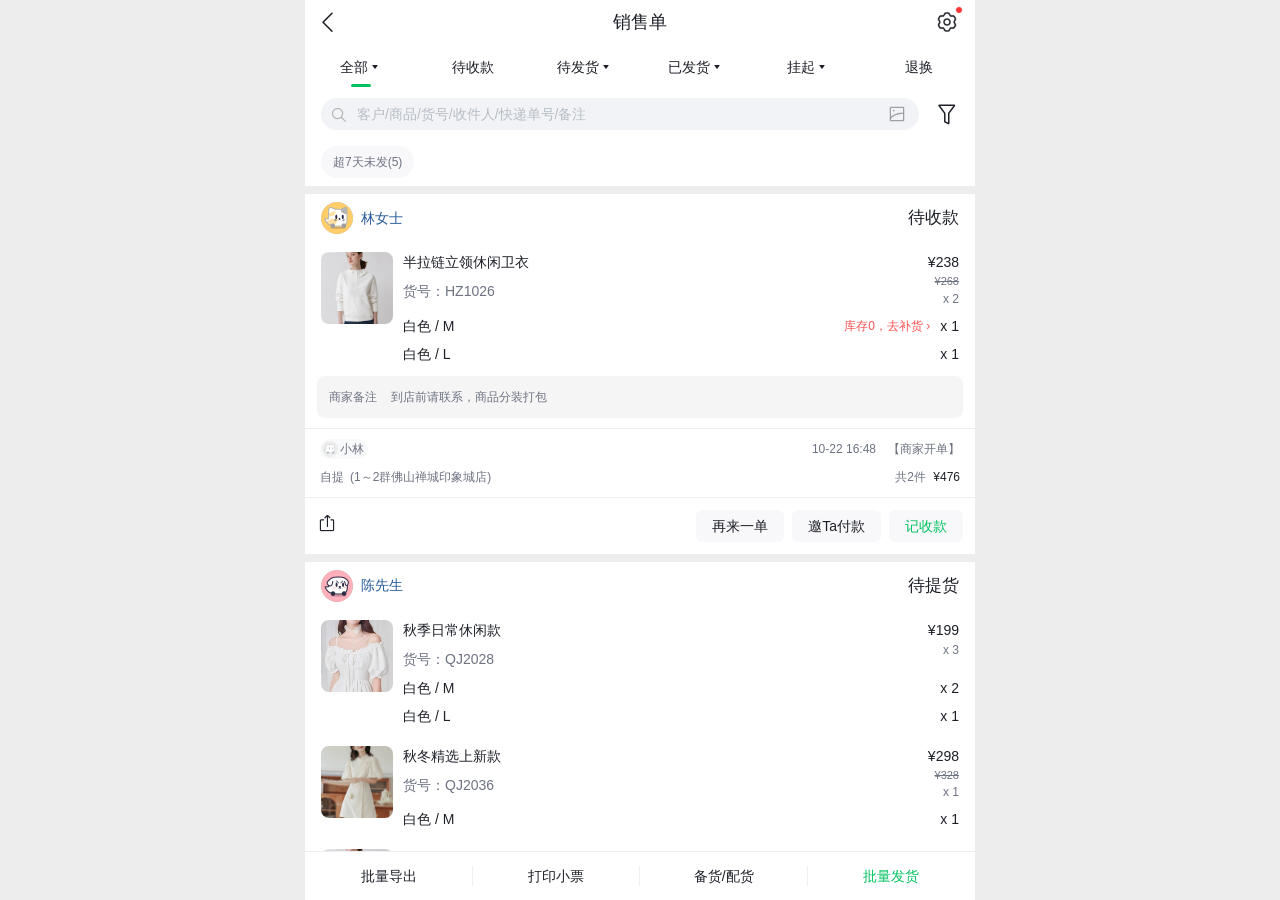
==== pages/sales-order-list-a.html @ 06dffb43 "Publish sales order list interactive preview v1.0.0" ====
<!doctype html>
<html lang="zh-CN">
<head>
  <meta charset="utf-8">
  <meta name="viewport" content="width=device-width, initial-scale=1, viewport-fit=cover">
  <title>销售单列表 · A方案</title>
  <link rel="icon" href="data:,">
  <!-- 基线：wsxc_order/preprod@a3f8a92。正式路由 src/routes/sales_order_list。 -->
  <link rel="stylesheet" href="../assets/design-system/colors_and_type.css">
  <link rel="stylesheet" href="../assets/font/weui.css">
  <link rel="stylesheet" href="../assets/font/tdui.css">
  <link rel="stylesheet" href="../assets/font/wego-iconfont.css">
  <link rel="stylesheet" href="../source/scene.css?rev=pickup-actions-20261023">
</head>
<body data-pickup-variant="a">
  <div class="layout-page" data-component="layout-page" id="list-page" data-prototype="本地样例订单，不连接真实服务">
    <header class="layout-page__top" id="toolbar">
      <div class="source-navbar" data-source-component="HeaderNavBar"><button data-action="root-back" aria-label="返回"><i class="wego-iconfont-s icon-fanhui" aria-hidden="true"></i></button><h1>销售单</h1><button data-action="settings" aria-label="销售单设置"><img src="../assets/image/order_setting_dot.png" alt=""></button></div>
      <nav class="source-tabs" role="tablist" aria-label="销售单状态" data-source-component="SwiperNav" id="tabs"></nav>
      <div class="search-toolbar">
        <div class="weui_search_bar weui_search_focusing f-vc" data-source-component="SearchFilter">
          <form class="weui_search_outer" id="search-form" action="">
            <div class="weui_search_inner f-flex f-vc">
              <button type="submit" class="search-icon" aria-label="搜索"><i class="weui_icon_search" aria-hidden="true"></i></button>
              <span id="search-type-label" hidden></span><input id="search-input" class="weui_search_input f-flex-1" type="search" maxlength="60" placeholder="客户/商品/货号/收件人/快递单号/备注" aria-label="搜索销售单" autocomplete="off">
              <button type="button" id="image-search" data-action="image-search" aria-label="以图搜图"><img src="../assets/image/icon-search.png" alt=""></button>
              <button type="button" id="clear-search" data-action="clear-search" aria-label="清除搜索" hidden><i class="weui_icon_clear" aria-hidden="true"></i></button>
            </div>
          </form>
        </div>
        <button type="button" class="source-filter" id="open-filter" data-action="open-filter" aria-label="筛选"><i class="wego-iconfont-s icon-shaixuan" aria-hidden="true"></i></button>
      </div>
      <div id="quick-filters" class="quick-filter-bar" data-prototype="快捷标签及数量为本地模拟接口返回"></div>
    </header>
    <main class="layout-page__body">
      <div id="list-scroll" class="layout-scroll" tabindex="-1">
        <div id="filter-summary" class="weui_cells_title f12" hidden></div>
        <div id="orders" role="tabpanel" aria-label="销售单列表" aria-live="polite"></div>
        <div id="list-status"></div>
      </div>
    </main>
    <footer class="layout-page__bottom" id="batch-bar" data-source-component="FlexNavBar" hidden></footer>
  </div>
  <div id="filter-layer" class="filter-layer" data-state="closed" hidden>
    <button class="source-mask" data-action="cancel-filter" aria-label="取消筛选"></button>
    <aside class="filter-panel" role="dialog" aria-modal="true" aria-label="筛选" data-source-component="FilterFrame">
      <div class="filter-scroll">
        <div class="weui_cells_title">时间区间</div>
        <div class="weui_cells f14">
          <label class="weui_cell date-row"><span class="weui_cell_bd weui_cell_primary">起始时间</span><input type="date" id="start-date" aria-label="起始时间"></label>
          <label class="weui_cell date-row"><span class="weui_cell_bd weui_cell_primary">结束时间</span><input type="date" id="end-date" aria-label="结束时间"></label>
        </div>
        <div id="extra-filter-groups"></div>
        <div class="weui_cells_title">来源</div><div id="source-options" class="filter-tags"></div>
        <div class="weui_cells_title">客户</div><div id="customer-options" class="filter-tags"></div>
      </div>
      <div class="filter-actions"><button class="weui_btn weui_btn_default" data-action="reset-filter">重置</button><button class="weui_btn weui_btn_primary" data-action="apply-filter">确定</button></div>
    </aside>
  </div>
  <div id="secondary-scrim" class="secondary-scrim" hidden></div>
  <section id="secondary" class="secondary" role="region" aria-label="订单预览" data-state="closed" hidden></section>
  <div id="dialog-root" class="weui_dialog_confirm" hidden data-source-component="Confirm"></div>
  <div id="sheet-root" class="sheet-root" data-state="closed" hidden data-source-component="ActionSheet"></div>
  <div id="menu-root" class="menu-layer" hidden data-source-component="Menu"></div>
  <div id="search-types" class="search-type-layer" hidden data-source-component="SearchFilter.typeList"></div>
  <div id="toast" class="source-toast" role="status" hidden></div>
  <script src="../source/scene.js?rev=pickup-actions-20261023"></script>
</body>
</html>
---- assets/design-system/colors_and_type.css ----
/**
 * Wego design system tokens v2.
 * Source of truth for mobile, WeChat-ecosystem, ecommerce/tool UI.
 *
 * Architecture:
 * - PDF / Kuikly names are the public color and font token API.
 * - number tokens remain separate for WegoKeyboard N9 numeric typography.
 * - No legacy semantic color/font token layer is retained.
 */

/* WegoKeyboard N9 数字字体 */
@font-face {
  font-family: "WegoKeyboard N9";
  src: url('assets/fonts/WegoKeyboardN9-Regular.otf') format('opentype');
  font-weight: 400;
  font-style: normal;
  font-display: swap;
}
@font-face {
  font-family: "WegoKeyboard N9";
  src: url('assets/fonts/WegoKeyboardN9-Medium.otf') format('opentype');
  font-weight: 500;
  font-style: normal;
  font-display: swap;
}
@font-face {
  font-family: "WegoKeyboard N9";
  src: url('assets/fonts/WegoKeyboardN9-Bold.otf') format('opentype');
  font-weight: 600;
  font-style: normal;
  font-display: swap;
}

:root {








  /* PDF / Kuikly color tokens */
  --text_100: #1e2028;
  --text_80: #6e7382;
  --text_30: #b7bec5;
  --bg_line_08: rgba(32, 47, 100, 0.08);
  --bg_100: #ededed;
  --bg_white_100: #ffffff;
  --bg_white_40: rgba(255, 255, 255, 0.40);
  --bg_white_10: rgba(255, 255, 255, 0.10);
  --bg_gray_03: rgba(32, 47, 100, 0.03);
  --bg_gray_06: rgba(32, 47, 100, 0.06);
  --bg_gray_10: rgba(32, 47, 100, 0.10);
  --bg_gray_36: rgba(12, 33, 63, 0.36);
  --bg_gray_03_pack: #f8f9fa;
  --bg_gray_06_pack: #f2f3f6;
  --bg_gray_10_pack: #e9eaef;
  --bg_bar_80: rgba(246, 246, 246, 0.80);
  --bg_bar_100: #f6f6f6;
  --bg_toast_96: rgba(63, 67, 71, 0.96);
  --bg_modal_20: rgba(30, 32, 40, 0.20);
  --bg_modal_30: rgba(30, 32, 40, 0.30);
  --bg_modal_40: rgba(30, 32, 40, 0.40);
  --bg_modal_60: rgba(30, 32, 40, 0.60);
  --bg_modal_80: rgba(30, 32, 40, 0.80);
  --bg_shadow_04: rgba(30, 32, 40, 0.04);
  --bg_shadow_08: rgba(30, 32, 40, 0.08);
  --text_link_100: #285b9a;
  --green_1_100: #03c160;
  --green_1_80: rgba(3, 193, 96, 0.80);
  --green_1_60: rgba(3, 193, 96, 0.60);
  --green_1_20: rgba(3, 193, 96, 0.20);
  --green_1_10: rgba(3, 193, 96, 0.10);
  --yellow_1_100: #fa9d3b;
  --yellow_1_80: rgba(250, 157, 59, 0.80);
  --yellow_1_60: rgba(250, 157, 59, 0.60);
  --yellow_1_20: rgba(250, 157, 59, 0.20);
  --yellow_1_10: rgba(250, 157, 59, 0.10);
  --red_100: #fa5051;
  --red_80: rgba(250, 80, 81, 0.80);
  --red_60: rgba(250, 80, 81, 0.60);
  --red_20: rgba(250, 80, 81, 0.20);
  --red_10: rgba(250, 80, 81, 0.10);
  --orange_100: #ff6045;
  --orange_80: rgba(255, 96, 69, 0.80);
  --orange_60: rgba(255, 96, 69, 0.60);
  --orange_20: rgba(255, 96, 69, 0.20);
  --orange_10: rgba(255, 96, 69, 0.10);
  --yellow_2_100: #ffc300;
  --yellow_2_80: rgba(255, 195, 0, 0.80);
  --yellow_2_60: rgba(255, 195, 0, 0.60);
  --yellow_2_20: rgba(255, 195, 0, 0.20);
  --yellow_2_10: rgba(255, 195, 0, 0.10);
  --green_2_100: #00c777;
  --green_2_80: rgba(0, 199, 119, 0.80);
  --green_2_60: rgba(0, 199, 119, 0.60);
  --green_2_20: rgba(0, 199, 119, 0.20);
  --green_2_10: rgba(0, 199, 119, 0.10);
  --blue_100: #208bf1;
  --blue_80: rgba(32, 139, 241, 0.80);
  --blue_60: rgba(32, 139, 241, 0.60);
  --blue_20: rgba(32, 139, 241, 0.20);
  --blue_10: rgba(32, 139, 241, 0.10);
  --purple_100: #6367f0;
  --purple_80: rgba(99, 103, 240, 0.80);
  --purple_60: rgba(99, 103, 240, 0.60);
  --purple_20: rgba(99, 103, 240, 0.20);
  --purple_10: rgba(99, 103, 240, 0.10);
  --gold_100: #c79a56;
  --gold_80: rgba(199, 154, 86, 0.80);
  --gold_60: rgba(199, 154, 86, 0.60);
  --gold_20: rgba(199, 154, 86, 0.20);
  --gold_10: rgba(199, 154, 86, 0.10);
  --transparent: transparent;

  /* PDF / Kuikly font tokens */
  --Font22-font-family: -apple-system, BlinkMacSystemFont, "PingFang SC", "Helvetica Neue", Arial, sans-serif;
  --Font22-font-size: 22px;
  --Font22-normal-font-weight: 400;
  --Font22-medium-font-weight: 500;
  --Font22-line-height: 33px;
  --Font18-font-family: -apple-system, BlinkMacSystemFont, "PingFang SC", "Helvetica Neue", Arial, sans-serif;
  --Font18-font-size: 18px;
  --Font18-normal-font-weight: 400;
  --Font18-medium-font-weight: 500;
  --Font18-line-height: 27px;
  --Font16-font-family: -apple-system, BlinkMacSystemFont, "PingFang SC", "Helvetica Neue", Arial, sans-serif;
  --Font16-font-size: 16px;
  --Font16-normal-font-weight: 400;
  --Font16-medium-font-weight: 500;
  --Font16-line-height: 24px;
  --Font14-font-family: -apple-system, BlinkMacSystemFont, "PingFang SC", "Helvetica Neue", Arial, sans-serif;
  --Font14-font-size: 14px;
  --Font14-normal-font-weight: 400;
  --Font14-medium-font-weight: 500;
  --Font14-line-height: 21px;
  --Font12-font-family: -apple-system, BlinkMacSystemFont, "PingFang SC", "Helvetica Neue", Arial, sans-serif;
  --Font12-font-size: 12px;
  --Font12-normal-font-weight: 400;
  --Font12-medium-font-weight: 500;
  --Font12-line-height: 18px;
  --Font10-font-family: -apple-system, BlinkMacSystemFont, "PingFang SC", "Helvetica Neue", Arial, sans-serif;
  --Font10-font-size: 10px;
  --Font10-normal-font-weight: 400;
  --Font10-medium-font-weight: 500;
  --Font10-line-height: 14px;
  --font-family-icon: "wego-iconfont-s", sans-serif;

  /* number */
  --number-sm-font-family: "WegoKeyboard N9", "DIN Alternate", "SF Pro Display", -apple-system, BlinkMacSystemFont, sans-serif;
  --number-sm-font-size: 12px;
  --number-sm-font-weight: 500;
  --number-sm-line-height: 16px;
  --number-md-font-family: "WegoKeyboard N9", "DIN Alternate", "SF Pro Display", -apple-system, BlinkMacSystemFont, sans-serif;
  --number-md-font-size: 14px;
  --number-md-font-weight: 500;
  --number-md-line-height: 18px;
  --number-lg-font-family: "WegoKeyboard N9", "DIN Alternate", "SF Pro Display", -apple-system, BlinkMacSystemFont, sans-serif;
  --number-lg-font-size: 16px;
  --number-lg-font-weight: 500;
  --number-lg-line-height: 20px;
  --number-lg2-font-family: "WegoKeyboard N9", "DIN Alternate", "SF Pro Display", -apple-system, BlinkMacSystemFont, sans-serif;
  --number-lg2-font-size: 18px;
  --number-lg2-font-weight: 500;
  --number-lg2-line-height: 24px;
  --number-xl-font-family: "WegoKeyboard N9", "DIN Alternate", "SF Pro Display", -apple-system, BlinkMacSystemFont, sans-serif;
  --number-xl-font-size: 20px;
  --number-xl-font-weight: 500;
  --number-xl-line-height: 24px;
  --number-xxl-font-family: "WegoKeyboard N9", "DIN Alternate", "SF Pro Display", -apple-system, BlinkMacSystemFont, sans-serif;
  --number-xxl-font-size: 24px;
  --number-xxl-font-weight: 500;
  --number-xxl-line-height: 30px;
  --number-display-font-family: "WegoKeyboard N9", "DIN Alternate", "SF Pro Display", -apple-system, BlinkMacSystemFont, sans-serif;
  --number-display-font-size: 32px;
  --number-display-font-weight: 500;
  --number-display-line-height: 38px;
  --number-fallback-font-family: "DIN Alternate", "SF Pro Display", -apple-system, BlinkMacSystemFont, sans-serif;

  /* radius */
  --radius-0: 0px;
  --radius-4: 4px;
  --radius-6: 6px;
  --radius-8: 8px;
  --radius-12: 12px;
  --radius-16: 16px;
  --radius-full: 999px;

  /* spacing */
  --spacer-0: 0px;
  --spacer-2: 2px;
  --spacer-4: 4px;
  --spacer-6: 6px;
  --spacer-8: 8px;
  --spacer-10: 10px;
  --spacer-12: 12px;
  --spacer-14: 14px;
  --spacer-16: 16px;
  --spacer-20: 20px;
  --spacer-24: 24px;
  --spacer-32: 32px;
  --spacer-40: 40px;
  --spacer-48: 48px;
  --spacer-72: 72px;

  /* size */
  --size-10: 10px;
  --size-12: 12px;
  --size-16: 16px;
  --size-20: 20px;
  --size-24: 24px;
  --size-28: 28px;
  --size-32: 32px;
  --size-36: 36px;
  --size-40: 40px;
  --size-48: 48px;
  --size-56: 56px;
  --size-64: 64px;
  --size-72: 72px;
  --size-76: 76px;
  --size-96: 96px;
  --size-104: 104px;

  /* stroke */
  --stroke-0: 0px;
  --stroke-hairline: 0.5px;
  --stroke-1: 1px;
  --stroke-strong: 1.5px;
  --stroke-icon: 1.5px;
  --stroke-icon-strong: 2.25px;
  --stroke-style-solid: solid;
  --stroke-style-dashed: dashed;
  --stroke-style-none: none;

  /* shadow */
  --shadow-none: none;
  --shadow-xs: 0px 1px 4px 0px rgba(30, 32, 40, 0.04);
  --shadow-sm: 0px 2px 8px 0px rgba(30, 32, 40, 0.06);
  --shadow-md: 0px 4px 16px 0px rgba(30, 32, 40, 0.08);
  --shadow-lg: 0px 8px 32px 0px rgba(30, 32, 40, 0.12);
  --shadow-xl: 0px 12px 48px 0px rgba(30, 32, 40, 0.16);
  --shadow-control-thumb: 0 2px 4px rgba(0, 0, 0, 0.12), 0 0 0 0.5px rgba(0, 0, 0, 0.04);

  /* motion */
  --duration-instant: 0ms;
  --duration-fast: 150ms;
  --duration-normal: 250ms;
  --duration-slow: 350ms;
  --duration-xslow: 500ms;
  --ease-standard: cubic-bezier(0.4, 0, 0.2, 1);
  --ease-enter: cubic-bezier(0, 0, 0.2, 1);
  --ease-exit: cubic-bezier(0.4, 0, 1, 1);
  --ease-emphasized: cubic-bezier(0.2, 0, 0, 1);
  --ease-linear: linear;

  /* touch */
  --touch-min: 40px;
  --touch-default: 44px;
  --touch-comfortable: 48px;

  /* zIndex */
  --z-base: 0;
  --z-raised: 10;
  --z-sticky: 100;
  --z-dropdown: 200;
  --z-popover: 300;
  --z-scene: 400;
  --z-overlay: 500;
  --z-modal: 600;
  --z-toast: 700;
  --z-critical: 900;

  /* blur */
  --blur-none: 0px;
  --blur-xs: 4px;
  --blur-sm: 8px;
  --blur-md: 16px;
  --blur-frosted: 20px;
  --blur-lg: 24px;
  --blur-xl: 32px;
  --blur-frosted-live: 40px;

  /* layout */
  --layout-page-margin-m0: 0px;
  --layout-page-margin-m8: 8px;
  --layout-page-margin-m32: 32px;
  --layout-group-g1-inside: 0px;
  --layout-group-g1-outside: 16px;
  --layout-group-g2-inside: 8px;
  --layout-group-g2-outside: 32px;
  --layout-list-padding: 16px;
  --layout-list-info-gap: 24px;
  --layout-card-padding-sm: 16px;
  --layout-card-padding-lg: 32px;
  --layout-info-unit-it-gap: 4px;
  --layout-info-unit-tt-gap: 4px;
  --layout-info-unit-tp-gap: 8px;
  --layout-info-unit-bt-gap: 8px;
  --layout-hit-min: 40px;
  --layout-hit-icon-btn-width-padding: 8px;
  --layout-hit-icon-btn-height: 32px;
  --layout-hit-combo-width-padding: 12px;

  /* safe-area */
  --safe-area-top: env(safe-area-inset-top, 0px);
  --safe-area-bottom: env(safe-area-inset-bottom, 0px);
  --safe-area-bottom-content: calc(40px + var(--safe-area-bottom));
  --navbar-body-height: 44px;

  /* icon-token */
  --icon-yuancha-mian: "\e69c";

}

/* ============ 全局元素重置(统一入口,不在各组件分散写) ============ */
/* 放在 :root Token 之后,所有项目通过 library-consumption.json 的 buildMobileAppPage.copyFiles
   自动复制此文件,获得统一重置,不再依赖 scaffold.css(仅用于预览页)或各组件内部重置类。 */
*,
*::before,
*::after {
  box-sizing: border-box;
}

html,
body {
  margin: 0;
  padding: 0;
  background: var(--bg_100);
  font-family: var(--Font14-font-family);
  -webkit-font-smoothing: antialiased;
  -moz-osx-font-smoothing: grayscale;
}

button {
  appearance: none;
  -webkit-appearance: none;
  border: none;
  background: transparent;
  padding: 0;
  margin: 0;
  font: inherit;
  color: inherit;
  text-align: inherit;
  cursor: pointer;
}

a {
  color: inherit;
  text-decoration: none;
}

img,
svg {
  display: block;
  max-width: 100%;
}

h1,
h2,
h3,
h4,
h5,
h6,
p {
  margin: 0;
}

ul,
ol {
  margin: 0;
  padding: 0;
}

input,
textarea,
select {
  font: inherit;
  color: inherit;
}

/* 全局隐藏滚动条(模拟移动端原生体验,保留滚动功能)
   - scrollbar-width: none 适用于 Firefox
   - ::-webkit-scrollbar { display: none } 适用于 webkit/iOS Safari/Chrome/Edge
   - 不影响键盘导航、触控滑动和滚轮,仅移除可见滚动条 */
* {
  scrollbar-width: none;
}
*::-webkit-scrollbar {
  display: none;
}
---- assets/font/tdui.css ----
/* -------------------- reset 重置 -------------------- */
/* scrollbar */
::-webkit-scrollbar {
    width: 0;
    height: 0;
}
/* input[type=number] */
::-webkit-inner-spin-button {
    -webkit-appearance: none;
}
body {
    /*background-color: #fbf9fe;*/
    background-color: #efeff4;
    /* font-family: Helvetica,"STHeiti STXihei","Microsoft JhengHei","Microsoft YaHei","微软雅黑",Tohoma,Arial; */
    padding-bottom: constant(safe-area-inset-bottom);
    padding-bottom: env(safe-area-inset-bottom);
}
li {
    list-style: none;
}
a img {
  border: 0;
}
a {
  text-decoration: none;
  -webkit-tap-highlight-color: rgba(0, 0, 0, 0);
}

option {
    direction: ltr;
}
select option:disabled {
    background: #ddd;
    pointer-events: none;
    opacity: 0.6;
    cursor: not-allowed;
}

/* -------------------- content -------------------- */
.content {
    position: relative;
    -webkit-overflow-scrolling : touch;
}
@media screen and (min-width: 1024px) {
    .content {
        margin-right: auto;
        margin-left: auto;
        /* padding: 20px 15px 15px; */
        width: 670px;
        /* min-height: 768px; */
    }
    .max-width {
        margin-right: auto;
        margin-left: auto;
        max-width: 700px;
    }
}


/* -------------------- function 功能 -------------------- */
/* position */
.pos-r,
.relative {
    position: relative;
}

.pos-a,
.absolute {
    position: absolute;
}

/* visibility */
.invisible {
    visibility: hidden;
}

/* display */
.dn,
.hide,
.hidden {
    display: none !important;
}
.di,
.inline {
    display: inline;
}
.db,
.block,
.show {
    display: block !important;
}
.dib,
.inline-block {
    display: inline-block;

    *display: inline;
    *zoom: 1;
}

/* float */
.fl-l {
    float: left;
}
.fl-r {
    float: right;
}
/* clear */
.clear {
    *zoom: 1;
}
.clear:after {
    display: table;
    clear: both;

    content: " ";
    /*
    display: block;
    clear: both;
    visibility: hidden;
    height: 0;
    overflow: hidden;
    content: " ";
    */
}

/* color */
.g0 {
    color: #000;
}
.g3 {
    color: #333;
}
.g6 {
    color: #666;
}
.g7 {
    color: #777;
}
.g8,
.deep-gray {
    color: #888;
}
.g9,
.gray-font {
    color: #999;
}
.gc,
.light-gray {
    color: #ccc;
}
.gf,
.wh {
    color: #fff;
}
/* main-color */
.main-color,
.error-color {
    color: #f76260;
}
.warn-color {
    color: #ffbe00;
}
.success-color {
    /*color: #09BB07;*/
    color: #3cc51f !important;
}
.success-border-bottom {
    border-bottom: 2px solid #3cc51f;
}
.green-font {
    color: rgb(28, 184, 65) !important;
}
/* link */
.link {
    color: #586c94;
}
.ios-blue {
    color: #007aff;
}

/* font-size */
.f0 {
    font-size: 0;
}
.f11 {
    font-size: 11px;
}
.f10,
.xs-font {
    font-size: 10px;
}
.f12,
.sm-font {
    font-size: 12px;
}
.f14,
.md-font {
    font-size: 14px;
}
.f16 {
    font-size: 16px;
}
.f17,
.lg-font {
    font-size: 17px;
}
.f18 {
    font-size: 18px;
}
.f20 {
    font-size: 20px;
}
.f24,
.xl-font {
    font-size: 24px;
}
.f28 {
    font-size: 28px;
}
.f30 {
    font-size: 30px;
}

/* ellipsis */
.ellipsis-one {
    display: block;
    overflow: hidden;

    white-space: nowrap;
    -ms-text-overflow: ellipsis;
        text-overflow: ellipsis;
}
.ellipsis-two {
    display: -webkit-box;
    overflow: hidden;

    -webkit-box-orient: vertical;

    text-align: left;

    -webkit-line-clamp: 2;
}

/* 同级子元素边距 */
.f-sub-mt > :not(:first-child) {
    margin-top: .8em;
}
.f-sub-mr > :not(:last-child) {
    margin-right: .8em;
}
.f-sub-mb > :not(:last-child) {
    margin-bottom: .8em;
}
.f-sub-ml > :not(:first-child) {
    margin-left: .8em;
}

/* text-align */
.text-left {
    text-align: left;
}
.text-right {
    text-align: right;
}
.text-center {
    text-align: center;
}
.text-justify {
    text-align: justify;
}

/* overflow */
.ovh {
    overflow: hidden;
}
/* white-space */
.nowrap {
    white-space: nowrap;
}
/* word-wrap */
.word-wrap {
    word-wrap: break-word;
}
/* word-break */
.word-break {
    word-wrap: break-word;
    -ms-word-break: break-all;
        word-break: break-all;
}
/* line-through */
.line-through {
    text-decoration: line-through;
}
/* border-box */
.border-box {
    box-sizing: border-box;
}

/* -------------------- grid 布局 -------------------- */
/* percent width value */
.pct10,
.pct15,
.pct20,
.pct25,
.pct30,
.pct33,
.pct40,
.pct50,
.pct60,
.pct66,
.pct70,
.pct75,
.pct80,
.pct90,
.pct100,
.w-1-10,
.w-1-5,
.w-1-4,
.w-3-10,
.w-1-3,
.w-2-5,
.w-1-2,
.w-3-5,
.w-2-3,
.w-7-10,
.w-3-4,
.w-4-5,
.w-9-10,
.w-1-1 {
    display: block;
    float: left;
}
.pct10,
.w-1-10 {
    width: 10%;
}
.pct15 {
    width: 15%;
}
.pct20,
.w-1-5 {
    width: 20%;
}
.pct25,
.w-1-4 {
    width: 25%;
}
.pct30,
.w-3-10 {
    width: 30%;
}
.pct33,
.w-1-3 {
    width: 33.3%;
}
.pct40,
.w-2-5 {
    width: 40%;
}
.pct50,
.w-1-2 {
    width: 50%;
}
.pct60,
.w-3-5 {
    width: 60%;
}
.pct66,
.w-2-3 {
    width: 66.6%;
}
.pct70,
.w-7-10 {
    width: 70%;
}
.pct75,
.w-3-4 {
    width: 75%;
}
.pct80,
.w-4-5 {
    width: 80%;
}
.pct90,
.w-9-10 {
    width: 90%;
}
.pct100,
.w-1-1 {
    width: 100%;
}

/* flex */
.f-inline-flex {
    display: -webkit-inline-box;
    display: -webkit-inline-flex;
    display:         inline-flex;
}
.f-flex {
    display: -webkit-box;
    display: -webkit-flex;
    display: -ms-flexbox;
    display:         flex;
}
.f-flex-wrap {
    /*超出换行*/
    -webkit-box-lines: multiple;
    -webkit-flex-wrap: wrap;
            flex-wrap: wrap;
}
.f-flex-h,
.f-flex-row {
    /*水平方向*/
    -webkit-box-orient: horizontal;
    -webkit-box-direction: normal;

    -webkit-flex-direction: row;
            flex-direction: row;
}
.f-flex-v,
.f-flex-col {
    /*垂直方向*/
    -webkit-box-orient: vertical;
    -webkit-box-direction: normal;

    -webkit-flex-direction: column;
            flex-direction: column;
}
.f-flex-hr,
.f-flex-row-r {
    /*水平反向*/
    -webkit-box-orient: horizontal;
    -webkit-box-direction: reverse;
    -webkit-box-pack: end;

    -webkit-flex-direction: row-reverse;
            flex-direction: row-reverse;
}
.f-flex-vr,
.f-flex-col-r {
    /*垂直反向*/
    -webkit-box-orient: vertical;
    -webkit-box-direction: reverse;
    -webkit-box-pack: end;

    -webkit-flex-direction: column-reverse;
            flex-direction: column-reverse;
}
.f-flex-1 {
    /*自动伸缩*/
    -webkit-box-flex: 1;

    width: 0;

    -webkit-flex: 1;
        -ms-flex: 1;
            flex: 1;
}
.f-hc {
    /*水平居中*/
    -webkit-box-pack: center;

    -webkit-justify-content: center;
            justify-content: center;
}
.f-sb {
    /*两端对齐，水平垂直受显示方向影响*/
    -webkit-box-pack: justify;

    -webkit-justify-content: space-between;
            justify-content: space-between;
}
.f-fe {
    /*右对齐*/
    -webkit-box-pack: flex-end;

    -webkit-justify-content: flex-end;
            justify-content: flex-end;
}
.f-vt {
    /*垂直居顶*/
    -webkit-box-align: start;

    -webkit-align-items: flex-start;
            align-items: flex-start;
    -ms-flex-align: start;
}
.f-vc {
    /*垂直居中*/
    -webkit-box-align: center;

    -webkit-align-items: center;
            align-items: center;
    -ms-flex-align: center;
}
.f-vb {
    /*垂直居底*/
    -webkit-box-align: end;

    -webkit-align-items: flex-end;
            align-items: flex-end;
    -ms-flex-align: end;
}

/* -------------------- unit 元件 -------------------- */
.weui_cells_checkbox .weui_check[type="checkbox"]:disabled + .weui_icon_checked:before {
    content: '\EA06';
    color: #C9C9C9;
}
/* radio、checkbox 依赖weui font-family */
.weui_radio,
.weui_checkbox {
    display: inline-block;
    visibility: hidden;

    vertical-align: middle;

    -webkit-appearance: none;
}
.weui_radio {
    width: 16px;
    height: 16px;

    line-height: 16px;
}
.weui_checkbox {
    width: 23px;
    height: 23px;

    line-height: 23px;
}
.weui_radio.checked:before,
.weui_radio:checked:before,
.weui_checkbox:before {
    display: block;
    visibility: visible;

    font-family: "weui";
    font-weight: normal;
    font-style: normal;
}
.weui_radio.checked:before,
.weui_radio:checked:before {
    font-size: 16px;

    color: #09bb07;

    content: "\EA08";
}
.weui_checkbox:before {
    font-size: 23px;

    color: #c9c9c9;

    content: "\EA01";
}
.weui_checkbox.checked:before,
.weui_checkbox:checked:before {
    color: #09bb07;

    content: "\EA06";
}

/* checkbox vip */
.checkbox.check-vip {
    display: inline-block;

    width: 20px;
    height: 20px;

    vertical-align: middle;

    /* background-image: url(../images/vip_off.png); */
    background-repeat: no-repeat;
    background-position: center;
    background-size: cover;
}
.checkbox.check-vip.checked {
    /* background-image: url(../images/vip_on.png); */
}

/* switch(checkbox) with content 依赖weui .weui_switch */
.weui_switch.weui_switch_content {
    width: 62px;
    line-height: 30px;
}

.weui_switch.weui_switch_content:before,
.weui_switch.weui_switch_content:checked:before {
    content: attr(data-content);
    width: 60px;
    padding: 0 4px;
    box-sizing: border-box;
    font-size: 12px;
}

.weui_switch.weui_switch_content:before {
    text-align: right;
    color: #666;
}

.weui_switch.weui_switch_content:checked:before {
    text-align: left;
    color: #fff;
    background-color: inherit;
    -webkit-transform: scale(1);
            transform: scale(1);
}

.weui_switch.weui_switch_content:checked:after {
    -webkit-transform: translateX(30px);
            transform: translateX(30px);
}


/* tag */
.u-tag {
    padding: 0 .6em;

    color: #fff;
}
.u-tag-sm {
    padding: 0 .1em;

    color: #fff;
}

/*阿里、折扣*/
.tag-1,
.s-ali,
.s-discount {
    background-color: #fc6f52;
}
/*淘宝、热卖、活动*/
.s-taobao,
.s-hot {
    background-color: #fc5168;
}
/*包邮*/
.tag-2,
.s-postage {
    background-color: #01d6b7;
}
/*专享*/
.s-wxonly,
.s-exclusive {
    background-color: #8bdb63;
}
/*代理、抢购*/
.s-agency,
.s-snap {
    background-color: #fed44c;
}
/*七天退货*/
.s-7day {
    background-color: #04be02;
}

/* gotop */
.gotop {
    display: block;

    position: fixed;
    right: 24px;
    bottom: 60px;
    z-index: 100;

    width: 40px;
    height: 40px;

    background-image: url(../images/scazd_top.png);
    background-repeat: no-repeat;
    background-position: center;
    background-size: cover;
}
.cart {
    display: block;

    position: fixed;
    right: 24px;
    bottom: 80px;
    z-index: 100;

    width: 40px;
    height: 40px;

    background-image: url(../images/icon_cart.png);
    background-repeat: no-repeat;
    background-position: center;
    background-size: cover;
}

/* avatar / thumbnail */
.avatar,
.thumbnail {
    display: block;

    position: relative;

    width: 60px;
    height: 60px;
}
.avatar {
    margin: 0 auto;
}
.avatar > img,
.thumbnail > img,
.avatar a > img,
.thumbnail a > img {
    width: 100%;
    height: 100%;

    object-fit: cover;
    -webkit-user-select: none;
    user-select: none;
}
.img-rounded {
    /*overflow: hidden;*/
    border-radius: 6px;
}
.img-circle {
    /*overflow: hidden;*/
    border-radius: 50%;
}

/* right frame */
.right-frame {
    position: fixed;
    top: 0;
    left: 0;
    right: 0;
    z-index: 999;
    opacity: 0;
    pointer-events: none;

    width: 100%;
    height: 100%;
    overflow: auto;
    -webkit-overflow-scrolling: touch;

    background-color: #efeff4;

    -webkit-transition: -webkit-transform .3s, opacity .3s;
            transition: -webkit-transform .3s, opacity .3s;
            transition:         transform .3s, opacity .3s;
            transition:         transform .3s, -webkit-transform .3s, opacity .3s;
    -webkit-transform: translate(200%, 0);
            transform: translate(200%, 0);

    -webkit-backface-visibility: hidden;
            backface-visibility: hidden;
}
.right-frame-show,
.right-frame:target {
    opacity: 1;
    pointer-events: auto;
    -webkit-transform: translate(0, 0);
            transform: translate(0, 0);
}

.right-frame-visibility-hidden {
    visibility: hidden;
}
.right-frame-visibility-show {
    visibility: visible;
}

/* new msg tag */
.new_msg_tag {
    position: relative;
}
.new_msg_tag:after {
    position: absolute;
    top: -2px;
    right: -2px;

    border-radius: 50%;
    width: 8px;
    height: 8px;

    background-color: #f00;

    content: " ";
}

/* -------------------- components 组件 -------------------- */

/* weui_mask weui_msg 依赖weui.css */
.weui_mask .weui_msg_desc {
    color: #fff;
}

/* my weui 依赖weui.css */
.weui_dialog_alert .weui_dialog {
    overflow: visible;
}
.x:before,
.x:after,
.weui_dialog_alert .close:before,
.weui_dialog_alert .close:after {
    position: absolute;
    top: 50%;
    left: 0;

    border-top: 1px solid #bbb;
    width: 100%;
    height: 0;

    content: " ";
}
.x:before,
.weui_dialog_alert .close:before {
    -webkit-transform: rotateZ(45deg);
            transform: rotateZ(45deg);
}
.x:after,
.weui_dialog_alert .close:after {
    -webkit-transform: rotateZ(-45deg);
            transform: rotateZ(-45deg);
}
.weui_qrcode .weui_dialog_ft:after,
.weui_share .weui_dialog_ft:after {
    display: none;
}

/* weui_qrcode 依赖weui.css */
.weui_qrcode .weui_dialog {
    max-width: 280px;

    background-color: transparent;

    box-shadow: 0 1px 35px rgba(0,0,0,.6);
}
.weui_qrcode .weui_dialog:after {
    overflow: hidden;

    position: absolute;
    top: 0;
    left: 0;
    z-index: -1;

    width: 100%;
    height: 100%;

    background: transparent url(../images/qrcode_bg.png) no-repeat center;
    -webkit-background-size: cover;
    background-size: cover;

    content: " ";
    /*-webkit-filter: blur(5px);*/
}
.weui_qrcode_ok .weui_dialog:after {
    background: #eee;
}
.weui_qrcode .weui_dialog_hd {
    position: relative;

    padding: 3em 0 2em;
}
.weui_qrcode .weui_dialog_title {
    font-size: 14px;
}
.x,
.weui_qrcode .close {
    position: absolute;
    top: .5em;
    right: .5em;
    z-index: 1;

    width: 30px;
    height: 30px;
}
.weui_qrcode .weui_dialog_bd {
    color: #000;
}
.weui_qrcode .weui_dialog_ft {
    /*
    -webkit-box-pack: center;
    -webkit-justify-content: center;
    justify-content: center;*/
    display: block;

    margin-bottom: 20px;

    font-size: 14px;
    line-height: inherit;
}

/* weui_share 依赖weui.css */
.weui_share .weui_dialog {
    top: 40%;

    background-color: transparent;
}
.weui_share .weui_dialog:after {
    overflow: hidden;

    position: absolute;
    top: -100%;
    left: 0;

    width: 100%;
    height: 100%;

    background: transparent url(../images/sharearrow2.png) no-repeat right / 55px;

    content: " ";
}
.weui_share .weui_dialog_hd {
    border: 1px dashed #fff;
    border-radius: 8px;
    padding: 1.2em .5em;
}
.weui_share .weui_dialog_title {
    color: #fff;
}
.weui_share .weui_dialog_bd {
    padding: 20px;

    color: #fff;
}
.weui_share .close {
    position: absolute;
    top: 5em;
    left: 50%;

    width: 40px;
    height: 40px;

    -webkit-transform: translateX(-50%);
            transform: translateX(-50%);
}

/* weui_guide 依赖weui.css */
.weui_guide .weui_dialog {
    overflow: hidden;

    border-radius: 5px;
    width: 70%;
    max-width: 300px;

    box-shadow: 0 1px 35px 0 rgba(0, 0, 0, .3);
}
.weui_guide .weui_dialog_icon {
    margin: 0 auto 1.7em;
    width: 80px;
    height: 80px;
}
.weui_guide .weui_dialog_icon img {
    display: block;

    width: 100%;
    height: 100%;

    object-fit: cover;
}
.weui_guide .weui_dialog_ft {
    margin-top: 0;
}
.weui_guide .swiper-container {
    /* background: url(../images/brand_guide_bg.png) no-repeat center/cover; */
}
.weui_guide .swiper-wrapper {
    padding-bottom: 1.5em;
}
.weui_guide .swiper-pagination-bullet {
    margin: 0 2px;
}
.weui_guide .swiper-pagination-bullet-active {
    background: #fff;
}

/* motify */
.motify {
    display: none;

    position: fixed;
    top: 35%;
    left: 50%;
    z-index: 9999;

    margin-left: -110px;
    border-radius: 6px;
    width: 220px;

    font-size: 14px;
    line-height: 1.5em;

    color: #fff;
    background: rgba(0, 0, 0, .8);

    -webkit-box-shadow: 0 1px 2px rgba(0, 0, 0, .2);
            box-shadow: 0 1px 2px rgba(0, 0, 0, .2);
}
.motify .motify-inner {
    padding: 10px;

    text-align: center;
    word-wrap: break-word;

    -webkit-transition: opacity 1s ease;
       -moz-transition: opacity 1s ease;
        -ms-transition: opacity 1s ease;
         -o-transition: opacity 1s ease;
            transition: opacity 1s ease;
}

/* loadingImg */
.loadingImg {
    display: inline-block;

    position: relative;

    width: 100%;
    height: 75px;

    text-align: center;
    vertical-align: middle;
}
.loadingImg img {
    margin-left: -45px;

    vertical-align: middle;
}
.loadingImg .loading-txt {
    margin-left: -38px;

    font-size: .875em;
    line-height: 75px;
    vertical-align: middle;
}

.loading-img {
    position: fixed;
    top: 0;
    right: 0;
    bottom: 0;
    left: 0;
}
.loading-img > div {
    margin-top: -32px;
}
.loading-img .loading-txt {
    margin-top: -30px;
    margin-right: -10px;
    font-size: 10px;
    color: #999;
}

/* search bar */
.search-bar {
    position: relative;
}
.search-bar .search-input,
.search-bar .search-btn {
    height: 35px;

    line-height: 35px;
}
.search-bar .search-input {
    box-sizing: border-box;
    border: 1px solid #d9d9d9;
    border-radius: 6px;
    padding-right: 50px;
    width: 100%;

    text-indent: 1em;
}
.search-bar .search-btn {
    position: absolute;
    top: 0;
    right: 0;

    border: 0;
    width: 50px;

    background-color: transparent;
}
.search-bar .search-btn:before {
    display: block;

    font-family: "weui";
    font-size: 20px;
    font-weight: normal;
    font-style: normal;

    color: #b2b2b2;

    content: "\EA0E";
}

/* fixed-bar */
.fixed-bar {
    position: fixed;
    right: 0;
    left: 0;
    z-index: 99;

    /*background-color: #fbf9fe;*/
}
.fixed-bar.top {
    top: 0;
}
.fixed-bar.bottom {
    bottom: 0;
}
@media screen and (min-width: 1024px) {
    .fixed-bar {
        margin-right: auto;
        margin-left: auto;
        width: 700px;
    }
}
/* flex-nav */
.flex-nav {
    display: -webkit-box;
    display: -webkit-flex;
    display: -ms-flexbox;
    display:         flex;

    -webkit-box-align: center;

    background-color: #fff;

    outline: 0;

    -webkit-align-items: center;
            align-items: center;
    -ms-flex-align: center;
}
.flex-nav .flex-tab {
    -webkit-box-flex: 1;

    position: relative;

    padding: .5em;
    width: 0;

    text-align: center;

    color: #000;

    -webkit-flex: 1;
        -ms-flex: 1;
            flex: 1;
}
.before-border-right:before,
.flex-nav .flex-tab:not(:last-child):before {
    position: absolute;
    top: 0;
    right: 0;

    border-right: 1px solid #d9d9d9;
    width: 1px;
    height: 100%;

    -webkit-transform: scale(.5, .5);
            transform: scale(.5, .5);

    content: " ";
}
.before-border-right:before {
    /* right: -6%; */
    right: -5px; /* 百分比定位安卓手机不兼容 */
    border-right: 1px solid #999;
}
.flex-nav .flex-tab.focus {
    color: #04be02;
    font-weight: bold;
}
.after-border-bottom:after,
.flex-nav .flex-tab.focus:after {
    position: absolute;
    bottom: 0;
    left: 0;

    border-bottom: 2px solid;
    width: 100%;
    height: 1px;

    -webkit-transform: scale(.6, .5);
            transform: scale(.6, .5);

    content: " ";
}
.flex-nav .sort-desc .arrow,
.flex-nav .sort-asc .arrow {
    display: block;

    border-width: 4px 4px 0;
    border-style: solid;
    border-right-color: transparent;
    border-left-color: transparent;
    width: 0;
    height: 0;

    -webkit-transition: -webkit-transform .3s;
            transition: -webkit-transform .3s;
            transition:         transform .3s;
            transition:         transform .3s, -webkit-transform .3s;
    -webkit-transform: rotateZ(0);
            transform: rotateZ(0);
}
.flex-nav .sort-asc .arrow {
    transform: rotateZ(180deg);
}
.flex-nav .drop-down .arrow {
    display: block;
    width: 4px;
    height: 4px;
    border-width: 0 1px 1px 0;
    border-style: solid;
    -webkit-transform: rotateZ(45deg) translateY(-50%);
    -ms-transform: rotateZ(45deg) translateY(-50%);
    -o-transform: rotateZ(45deg) translateY(-50%);
    transform: rotateZ(45deg) translateY(-50%);
}

/* flex-menu 依赖weui_btn */
.flex-menu {
    display: -webkit-box;
    display: -webkit-flex;
    display: -ms-flexbox;
    display:         flex;
}
.flex-menu > .weui_btn {
    -webkit-box-flex: 1;

    margin-top: 0;
    border-radius: 0;

    -webkit-flex: 1;
        -ms-flex: 1;
            flex: 1;
}
.flex-menu > .weui_btn:after {
    border: none;
}
.flex-menu > .weui_btn_plain_primary + .weui_btn_plain_primary {
    border-left-width: 0;
}

/* 同级子元素分隔线 */
.split-line:after {
    display: table;
    clear: both;

    content: " ";
}
.split-line .split-item {
    position: relative;

    text-align: center;
}
.split-line .split-item:not(:last-child):before {
    position: absolute;
    top: 0;
    right: 0;

    border-right: 1px solid;
    width: 1px;
    height: 100%;

    -webkit-transform: scale(.5, .5);
            transform: scale(.5, .5);

    content: " ";
}
.split-line .split-item.w-1-4:nth-child(4n):before {
    display: none;
}

.override-split-line .split-item:not(:last-child):before {
    border-right: 1px solid #f0f0f0;
    width: 1px;
    height: 50%;
    top: 13px;
    -webkit-transform: none;
            transform: none;
}

.split-border > :not(:last-child) {
    border-right: 1px solid #ccc;
}

/* swiper-select */
.swiper-select__hd {
    height: 44px;
    line-height: 44px;
    padding: 0 15px;
}
.swiper-select__bd {
    /* height: 175px; */
    height: 225px;
}
.swiper-select__bd:before,
.swiper-select__bd:after {
    content: '';
    display: block;
    position: absolute;
    z-index: 1;
    top: 0;
    right: 0;
    bottom: 0;
    left: 0;
    background-position: top, bottom;
    background-repeat: no-repeat;
    pointer-events: none;
}
.swiper-select__bd:before {
    /* height: 35px; */
    height: 45px;
    margin: auto;
    background-image: -webkit-linear-gradient(top,#d0d0d0,#d0d0d0,transparent,transparent),
                      -webkit-linear-gradient(bottom,#d0d0d0,#d0d0d0,transparent,transparent);
    background-image: linear-gradient(180deg,#d0d0d0,#d0d0d0,transparent,transparent),
                      linear-gradient(0deg,#d0d0d0,#d0d0d0,transparent,transparent);
    background-size: 100% 1px;
}
.swiper-select__bd:after {
    background-image: -webkit-linear-gradient(top,hsla(0,0%,100%,.95),hsla(0,0%,100%,.6)),
                      -webkit-linear-gradient(bottom,hsla(0,0%,100%,.95),hsla(0,0%,100%,.6));
    background-image: linear-gradient(180deg,hsla(0,0%,100%,.95),hsla(0,0%,100%,.6)),
                      linear-gradient(0deg,hsla(0,0%,100%,.95),hsla(0,0%,100%,.6));
    /* background-size: 100% 70px; */
    background-size: 100% 90px;
}
.swiper-select__slide {
    /* height: 35px;
    line-height: 35px; */
    height: 45px;
    line-height: 45px;
}

/* -------------------------------------------------- */

.before-border {
  position: relative;
}
.before-border:before {
  content: " ";
  position: absolute;
  z-index: 1;
  left: 0;
  top: 0;
  width: 100%;
  height: 1px;
  border-top: 1px solid #D9D9D9;
  color: #D9D9D9;
  -webkit-transform-origin: 0 0;
          transform-origin: 0 0;
  -webkit-transform: scaleY(0.5);
          transform: scaleY(0.5);
  left: 15px;
}
.before-border:first-child:before {
  display: none;
}

.weui_cells_access .weui_cell_down .weui_cell_ft:after,
.weui_cells_access .weui_cell_edit .weui_cell_ft:after {
    -webkit-transform: rotate(135deg);
            transform: rotate(135deg);
    margin-left: .6em;
    transition: transform .24s, -webkit-transform .24s;
}

.weui_cells_access .weui_cell_up .weui_cell_ft:after {
    -webkit-transform: rotate(-45deg);
            transform: rotate(-45deg);
    margin-left: .6em;
    transition: transform .24s, -webkit-transform .24s;
}

.weui_access_invisible .weui_cell_ft:after {
    opacity: 0;
}

.box-hc {
    position: relative;
    left: 50%;
    -webkit-transform: translateX(-50%);
            transform: translateX(-50%);
}

.weui_padding {
    padding: 10px 15px;
}

.weui_btn_red .weui_btn_plain_primary {
    border: 1px solid #ef4f4f;
    border-radius: 4px !important;

    color: #ef4f4f;
}
.weui_btn_red .weui_btn_plain_primary:active {
    border-color: #ef4046;
}
.noborder .weui_cell:before {
    border-top: none;
}
.noborders .weui_cells:before {
    border-top: none;
}
.noborders .weui_cells:after {
    border-bottom: none;
}

.price {
    color: #ff6759; /* red */
}

.font_bold{
    font-weight:bold
}

/* .no_access .weui_cell_ft:after{
    display: none !important;
} */


.sortable-chosen {
    background-color: #fff;
    box-shadow: 0 0 10px #ccc;
}
.sortable-handle {
	cursor: move;
	cursor: -webkit-grabbing;
}
.disable-select {
    -webkit-user-select: none;
    user-select: none;

}

.heartbeat:after {
    content: " ";
    display: block;
    position: absolute;
    z-index: -1;
    top: 0;
    left: 0;
    width: 100%;
    height: 100%;
    border-radius: 50%;
    background-color: #f6a623;
    -webkit-animation: heartbeat 1s ease infinite;
            animation: heartbeat 1s ease infinite;
}
@-webkit-keyframes heartbeat {
    0% {
        opacity: .8;
        top: 50%;
        left: 50%;
        width: 0;
        height: 0;
    }
    100% {
        opacity: 0;
        top: -100%;
        left: -100%;
        width: 300%;
        height: 300%;
    }
}
@keyframes heartbeat {
    0% {
        opacity: .8;
        top: 50%;
        left: 50%;
        width: 0;
        height: 0;
    }
    100% {
        opacity: 0;
        top: -100%;
        left: -100%;
        width: 300%;
        height: 300%;
    }
}

.weui_cells_radio_red .weui_check[type="radio"]:checked + .weui_icon_checked:before {
    color: #F76260;
}
.weui_cells_checkbox_red .weui_check[type="checkbox"]:checked + .weui_icon_checked:before {
    color: #F76260;
}

/* 气泡 */
.bubble {
    position: relative;
    max-width: 100%;
    box-sizing: border-box;
    padding: 0 10px;
    border: 1px solid;
    border-radius: 3px;
    background-color: #fff;
}
.bubble:before,
.bubble:after {
    content: '';
    position: absolute;
    z-index: 1;
    top: 100%;
    right: 15px;
    width: 0;
    height: 0;
    border-style: solid;
    border-width: 8px 8px 0;
    border-left-color: transparent;
    border-right-color: transparent;
}
.bubble.left:before,
.bubble.left:after {
    left: 15px;
}
.bubble:after {
    top: calc(100% - 1px);
    color: #fff;
}
.bubble.top:before,
.bubble.top:after {
    top: -8px;
    border-width: 0 8px 8px;
}
.bubble.top:after {
    top: -7px;
}

.triangle:after {
    content: ' ';
    display: block;
    width: 0;
    height: 0;
    position: absolute;
    z-index: 1;
    top: 50%;
    right: 2px;
    border-width: 7px 5px 0;
    border-style: solid;
    border-color: currentColor transparent;
    transform: translate3d(0, -50%, 0);
}
.triangle.triangle-down:after {
    transform: translate3d(0, -50%, 0) rotateZ(0);
}
.triangle.triangle-up:after {
    transform: translate3d(0, -50%, 0) rotateZ(180deg);
}
.triangle.triangle-left:after {
    transform: translate3d(0, -50%, 0) rotateZ(90deg);
}
.triangle.triangle-down:after {
    transform: translate3d(0, -50%, 0) rotateZ(-90deg);
}
.weui_icon_warn_color_ffbe00 .weui_icon_warn:before {
    font-size: 17px;
    color: #ffbe00;
    position: absolute;
    top: 0px;
}
---- assets/font/wego-iconfont.css ----
@font-face {
  font-family: "wego-iconfont-s"; /* Project id 3553753 */
  src:
       url('[data-uri]') format('woff2'),
       url('assets/fonts/wego-iconfont.woff') format('woff'),
       url('assets/fonts/wego-iconfont.ttf') format('truetype');
}

.wego-iconfont-s {
  font-family: "wego-iconfont-s" !important;
  font-size: 16px;
  font-style: normal;
  line-height: 1;
  -webkit-font-smoothing: antialiased;
  -moz-osx-font-smoothing: grayscale;
}

.icon-kehugenjin:before {
  content: "\e79b";
}

.icon-jihua:before {
  content: "\e79a";
}

.icon-shikuangLive-bofang:before {
  content: "\e799";
}

.icon-youshangjiantou:before {
  content: "\e6fb";
}

.icon-cangkuguanli:before {
  content: "\e794";
}

.icon-pandiandan:before {
  content: "\e795";
}

.icon-tingyongdecangku:before {
  content: "\e796";
}

.icon-fahuoshezhi:before {
  content: "\e797";
}

.icon-daohang:before {
  content: "\e798";
}

.icon-yinyong:before {
  content: "\e793";
}

.icon-shengyin-kai-mian:before {
  content: "\e791";
}

.icon-shengyin-guan-mian:before {
  content: "\e792";
}

.icon-bianjibiji:before {
  content: "\e78b";
}

.icon-chajianma:before {
  content: "\e78c";
}

.icon-bijizhedie:before {
  content: "\e78d";
}

.icon-bijizhankai:before {
  content: "\e78e";
}

.icon-bijiheji:before {
  content: "\e78f";
}

.icon-qianjin:before {
  content: "\e790";
}

.icon-qingxie:before {
  content: "\e77c";
}

.icon-fengexian:before {
  content: "\e77d";
}

.icon-wenziyanse:before {
  content: "\e77e";
}

.icon-xiahuaxian:before {
  content: "\e77f";
}

.icon-liebiao-dian:before {
  content: "\e780";
}

.icon-duiqi-zhong:before {
  content: "\e781";
}

.icon-gaoliang:before {
  content: "\e782";
}

.icon-duiqi-liangduan:before {
  content: "\e783";
}

.icon-duiqi-you:before {
  content: "\e784";
}

.icon-duiqi-zuo:before {
  content: "\e785";
}

.icon-nimingbiji:before {
  content: "\e786";
}

.icon-huadongtu:before {
  content: "\e787";
}

.icon-houtui:before {
  content: "\e788";
}

.icon-biji:before {
  content: "\e789";
}

.icon-fabubiji:before {
  content: "\e78a";
}

.icon-jiacu:before {
  content: "\e779";
}

.icon-liebiao-shuzi:before {
  content: "\e77a";
}

.icon-wenziyangshirukou:before {
  content: "\e77b";
}

.icon-niantie:before {
  content: "\e702";
}

.icon-xuanze:before {
  content: "\e767";
}

.icon-jianqie:before {
  content: "\e768";
}

.icon-Excel:before {
  content: "\e690";
}

.icon-dingyue-mian:before {
  content: "\e777";
}

.icon-s-check-s:before {
  content: "\e668";
}

.icon-dingyue1:before {
  content: "\e778";
}

.icon-duoren-mian:before {
  content: "\e775";
}

.icon-suo-mian:before {
  content: "\e776";
}

.icon-kehubiaoqian:before {
  content: "\e774";
}

.icon-gongzhonghao:before {
  content: "\e773";
}

.icon-tusou:before {
  content: "\e772";
}

.icon-shangchuantupian:before {
  content: "\e771";
}

.icon-AIpiliangruku:before {
  content: "\e770";
}

.icon-dianpuhuiyuan:before {
  content: "\e76f";
}

.icon-kb_clipboard_newphrase:before {
  content: "\e7bc";
}

.icon-kb_global:before {
  content: "\e7bd";
}

.icon-kb_menu_flip125:before {
  content: "\e7be";
}

.icon-kb_menu_clipboard125:before {
  content: "\e7bf";
}

.icon-kb_menu_add_circle125:before {
  content: "\e7c0";
}

.icon-kb_menu_more125:before {
  content: "\e7c1";
}

.icon-kb_more_Applogo125:before {
  content: "\e7c2";
}

.icon-kb_menu_phrase125:before {
  content: "\e7c3";
}

.icon-kb_type_writing:before {
  content: "\e7c4";
}

.icon-kb_more_service125:before {
  content: "\e7c5";
}

.icon-kb_goods_cardmode:before {
  content: "\e7c6";
}

.icon-kb_more_miniprogram_unique125:before {
  content: "\e7c7";
}

.icon-kb_more_mascot125:before {
  content: "\e7c8";
}

.icon-kb_notice_top_left_arrow16:before {
  content: "\e7c9";
}

.icon-kb_more_KBtype125:before {
  content: "\e7ca";
}

.icon-kb_more_setting125:before {
  content: "\e7cb";
}

.icon-kb_type_26:before {
  content: "\e7cc";
}

.icon-kb_notice_recommend:before {
  content: "\e7cd";
}

.icon-kb_type_9:before {
  content: "\e7ce";
}

.icon-kb_clipboard_sepratewords:before {
  content: "\e7cf";
}

.icon-s-un-n:before {
  content: "\e7d0";
}

.icon-zuojiantou-mian16:before {
  content: "\e7d1";
}

.icon-youjiantou-mian16:before {
  content: "\e7d2";
}

.icon-xiaochengxulianjie:before {
  content: "\e7d9";
}

.icon-tupian5:before {
  content: "\e7da";
}

.icon-tupian3:before {
  content: "\e7db";
}

.icon-a-tupianxiaochengxu:before {
  content: "\e7dc";
}

.icon-tupian9:before {
  content: "\e7dd";
}

.icon-tupianX:before {
  content: "\e7de";
}

.icon-tupian7:before {
  content: "\e7e0";
}

.icon-tupian6:before {
  content: "\e7e1";
}

.icon-tupian8:before {
  content: "\e7e2";
}

.icon-tupian2:before {
  content: "\e7e3";
}

.icon-tupian4:before {
  content: "\e7e4";
}

.icon-chaici:before {
  content: "\e7eb";
}

.icon-tupian-jinzhi:before {
  content: "\e7ee";
}

.icon-yuansandian-mian:before {
  content: "\e76e";
}

.icon-yuyanqiehuanxian:before {
  content: "\e76d";
}

.icon-linexianxing:before {
  content: "\e76c";
}

.icon-tiaozhi:before {
  content: "\e76b";
}

.icon-zidonggentu:before {
  content: "\e769";
}

.icon-a-xiazaigaoqing:before {
  content: "\e76a";
}

.icon-chazhang:before {
  content: "\e765";
}

.icon-shangpin-xin:before {
  content: "\e766";
}

.icon-zhuantudaili:before {
  content: "\e764";
}

.icon-yingyongzhongxin:before {
  content: "\e762";
}

.icon-chengchangzhongxin:before {
  content: "\e763";
}

.icon-saotiaoma:before {
  content: "\e760";
}

.icon-dayinshangpintiaoma:before {
  content: "\e761";
}

.icon-fuzhi-mian:before {
  content: "\e75f";
}

.icon-dunpai-mian:before {
  content: "\e75e";
}

.icon-a-piliangxuanze-danxuan:before {
  content: "\e75b";
}

.icon-shikuangLive-kai:before {
  content: "\e75c";
}

.icon-shikuangLive-guan:before {
  content: "\e75d";
}

.icon-ERP:before {
  content: "\e75a";
}

.icon-xinfeng:before {
  content: "\e759";
}

.icon-pinlei:before {
  content: "\e758";
}

.icon-shoukuan2:before {
  content: "\e757";
}

.icon-biaoqianfenzu:before {
  content: "\e756";
}

.icon-haiwaishoukuan-mian:before {
  content: "\e755";
}

.icon-zuanshi-mian:before {
  content: "\e754";
}

.icon-wuliulan:before {
  content: "\e74f";
}

.icon-haiwaishoukuan:before {
  content: "\e753";
}

.icon-tuiguangyuan:before {
  content: "\e751";
}

.icon-fenxiangzhuan:before {
  content: "\e752";
}

.icon-shangyouxiajia:before {
  content: "\e74e";
}

.icon-xiajia:before {
  content: "\e750";
}

.icon-zhuanzhang-mian:before {
  content: "\e74a";
}

.icon-shoukuan-mian:before {
  content: "\e74b";
}

.icon-fukuan-mian:before {
  content: "\e74c";
}

.icon-huishuai-mian:before {
  content: "\e74d";
}

.icon-tarendaifu:before {
  content: "\e749";
}

.icon-fabushangpin:before {
  content: "\e748";
}

.icon-mulu:before {
  content: "\e747";
}

.icon-fukuan1:before {
  content: "\e745";
}

.icon-zhuanzhang:before {
  content: "\e746";
}

.icon-kanshuju:before {
  content: "\e744";
}

.icon-huo-mian:before {
  content: "\e743";
}

.icon-dingdanshao-duo:before {
  content: "\e73f";
}

.icon-jinedi-gao:before {
  content: "\e740";
}

.icon-jinegao-di:before {
  content: "\e741";
}

.icon-dingdanduo-shao:before {
  content: "\e742";
}

.icon-jiafenzu:before {
  content: "\e73e";
}

.icon-dingweidaoyuanwen:before {
  content: "\e73c";
}

.icon-shuiyin:before {
  content: "\e73d";
}

.icon-xiaochuanghuifu:before {
  content: "\e73b";
}

.icon-xiaochuangbofang:before {
  content: "\e73a";
}

.icon-youhuigou:before {
  content: "\e739";
}

.icon-WhatsApp:before {
  content: "\e738";
}

.icon-yuyanqiehuan:before {
  content: "\e737";
}

.icon-caogaoxiang:before {
  content: "\e736";
}

.icon-shoutuoqian-mian:before {
  content: "\e735";
}

.icon-qiehuanyuyan:before {
  content: "\e734";
}

.icon-fenpeiguishu:before {
  content: "\e733";
}

.icon-jiangjia:before {
  content: "\e731";
}

.icon-naozhong:before {
  content: "\e732";
}

.icon-jiepingfabu:before {
  content: "\e72f";
}

.icon-jingxiang:before {
  content: "\e730";
}

.icon-weixinqunfa-mian:before {
  content: "\e72e";
}

.icon-bukejian:before {
  content: "\e72d";
}

.icon-tubiao:before {
  content: "\e72c";
}

.icon-shanghuo1:before {
  content: "\e72b";
}

.icon-goutoast:before {
  content: "\e729";
}

.icon-chatoast:before {
  content: "\e72a";
}

.icon-dayang:before {
  content: "\e728";
}

.icon-qiehuanhuobi:before {
  content: "\e727";
}

.icon-caigou:before {
  content: "\e726";
}

.icon-caigou-mian:before {
  content: "\e725";
}

.icon-luzhi:before {
  content: "\e721";
}

.icon-tingzhiluzhi:before {
  content: "\e722";
}

.icon-zhibozhong:before {
  content: "\e724";
}

.icon-huifang:before {
  content: "\e723";
}

.icon-piliangshangxiajia:before {
  content: "\e71d";
}

.icon-piliangdaochu:before {
  content: "\e71e";
}

.icon-piliangbianji:before {
  content: "\e71f";
}

.icon-zhongcaokaituan:before {
  content: "\e720";
}

.icon-piliang1:before {
  content: "\e71c";
}

.icon-cha-teshu:before {
  content: "\e71b";
}

.icon-weixinzhifu1:before {
  content: "\e60e";
}

.icon-zhubozhubo:before {
  content: "\e719";
}

.icon-fuzhi:before {
  content: "\e6e8";
}

.icon-shoukuanma:before {
  content: "\e71a";
}

.icon-yincang:before {
  content: "\e6a4";
}

.icon-huabei:before {
  content: "\e6e5";
}

.icon-fasongjiantou:before {
  content: "\e704";
}

.icon-fenxiang-mian:before {
  content: "\e620";
}

.icon-shandian1:before {
  content: "\e61e";
}

.icon-yijianhuanfu_danse:before {
  content: "\e61f";
}

.icon-qian-mian1:before {
  content: "\e61c";
}

.icon-zhichu:before {
  content: "\e718";
}

.icon-fanhui-juzhong:before {
  content: "\e61b";
}

.icon-shandian:before {
  content: "\e61a";
}

.icon-meibai:before {
  content: "\e714";
}

.icon-zidingyi:before {
  content: "\e716";
}

.icon-tiantianPtu:before {
  content: "\e717";
}

.icon-shouqi:before {
  content: "\e619";
}

.icon-ziran:before {
  content: "\e615";
}

.icon-hongrun:before {
  content: "\e617";
}

.icon-mopi:before {
  content: "\e618";
}

.icon-youhui:before {
  content: "\e712";
}

.icon-shipinhaoyinliu:before {
  content: "\e711";
}

.icon-rili:before {
  content: "\e70c";
}

.icon-dingdan-mian:before {
  content: "\e70d";
}

.icon-zuji:before {
  content: "\e70e";
}

.icon-tuwen:before {
  content: "\e70f";
}

.icon-saoba:before {
  content: "\e710";
}

.icon-zhibo-1:before {
  content: "\e70a";
}

.icon-zhibo:before {
  content: "\e70b";
}

.icon-gaoqing:before {
  content: "\e700";
}

.icon-douyinyinliu:before {
  content: "\e701";
}

.icon-paixu:before {
  content: "\e703";
}

.icon-damuzhi-mian:before {
  content: "\e705";
}

.icon-shouru:before {
  content: "\e706";
}

.icon-jingtoufanzhuan:before {
  content: "\e707";
}

.icon-zanting:before {
  content: "\e708";
}

.icon-xiangqingzhuangxiu:before {
  content: "\e709";
}

.icon-gou-teshu:before {
  content: "\e613";
}

.icon-AZpaixu:before {
  content: "\e612";
}

.icon-shanghuo_mian:before {
  content: "\e610";
}

.icon-weixinxiaochengxuzhibo_danse:before {
  content: "\e611";
}

.icon-tongbu:before {
  content: "\e6ff";
}

.icon-piliangdaoru:before {
  content: "\e6fe";
}

.icon-guidang:before {
  content: "\e60f";
}

.icon-xiaoxi1:before {
  content: "\e715";
}

.icon-biaoge:before {
  content: "\e6fd";
}

.icon-zhifubao:before {
  content: "\e60d";
}

.icon-huishan:before {
  content: "\e6fc";
}

.icon-liebianquan:before {
  content: "\e60b";
}

.icon-liebianquan-mian:before {
  content: "\e60c";
}

.icon-zuanshi:before {
  content: "\e6f5";
}

.icon-xianxinglogo:before {
  content: "\e6f9";
}

.icon-jifen1:before {
  content: "\e6fa";
}

.icon-songka:before {
  content: "\e6f3";
}

.icon-zhuanhuan:before {
  content: "\e6f4";
}

.icon-kaisuo:before {
  content: "\e6f0";
}

.icon-bugeishuikan:before {
  content: "\e6f1";
}

.icon-zhigeishuikan:before {
  content: "\e6f2";
}

.icon-liwu:before {
  content: "\e60a";
}

.icon-diannao:before {
  content: "\e6ec";
}

.icon-renwu:before {
  content: "\e6ed";
}

.icon-fensi:before {
  content: "\e6ee";
}

.icon-shangpin:before {
  content: "\e6ef";
}

.icon-shurufa-mian:before {
  content: "\e608";
}

.icon-erweima-mian:before {
  content: "\e609";
}

.icon-tuihuo:before {
  content: "\e6e9";
}

.icon-xiaochengxu-mian:before {
  content: "\e6ea";
}

.icon-weixin-mian:before {
  content: "\e6eb";
}

.icon-yaoqingshangjia:before {
  content: "\e713";
}

.icon-miaosha-mian:before {
  content: "\e6cd";
}

.icon-fangkejilu:before {
  content: "\e6d5";
}

.icon-miaosha:before {
  content: "\e6d9";
}

.icon-pintuan-mian:before {
  content: "\e6de";
}

.icon-pintuan:before {
  content: "\e6e7";
}

.icon-huitui:before {
  content: "\e6ac";
}

.icon-shangjia:before {
  content: "\e6c9";
}

.icon-jinzhi:before {
  content: "\e6ca";
}

.icon-piliangfabu:before {
  content: "\e6cb";
}

.icon-hebing:before {
  content: "\e6cc";
}

.icon-yuanjian:before {
  content: "\e607";
}

.icon-shoukuanmalipai:before {
  content: "\e606";
}

.icon-duoshebei:before {
  content: "\e6a3";
}

.icon-bangmaifenxiao-xiaoyingyong:before {
  content: "\e68c";
}

.icon-shangjiantou-mian16:before {
  content: "\e6d4";
}

.icon-shangjiantou16:before {
  content: "\e6d6";
}

.icon-sandian16:before {
  content: "\e6d7";
}

.icon-feiquanping16:before {
  content: "\e6d8";
}

.icon-zuojiantou16:before {
  content: "\e6da";
}

.icon-xiajiantou-mian16:before {
  content: "\e6db";
}

.icon-xiajiantou16:before {
  content: "\e6dc";
}

.icon-yingxiaozhongxin16:before {
  content: "\e6dd";
}

.icon-lajitong16:before {
  content: "\e6df";
}

.icon-youjiantou16:before {
  content: "\e6e0";
}

.icon-shangxiajiantou16:before {
  content: "\e6e1";
}

.icon-tishi-mian:before {
  content: "\e6e2";
}

.icon-jianqieban:before {
  content: "\e6e3";
}

.icon-kaidan:before {
  content: "\e6e4";
}

.icon-shangchuan:before {
  content: "\e64d";
}

.icon-fensihuiyuanka-mian:before {
  content: "\e655";
}

.icon-fensihuiyuanka:before {
  content: "\e6e6";
}

.icon-fenxiangjiu:before {
  content: "\e6f6";
}

.icon-weifenlei:before {
  content: "\e6f7";
}

.icon-damuzhi:before {
  content: "\e6f8";
}

.icon-bofang-mian:before {
  content: "\e624";
}

.icon-cha:before {
  content: "\e625";
}

.icon-cha-cu:before {
  content: "\e625";
}

.icon-bianji:before {
  content: "\e626";
}

.icon-aixin:before {
  content: "\e627";
}

.icon-che:before {
  content: "\e629";
}

.icon-banjia:before {
  content: "\e62a";
}

.icon-dayinji:before {
  content: "\e62b";
}

.icon-dingdan:before {
  content: "\e62c";
}

.icon-douyin:before {
  content: "\e62d";
}

.icon-biaoqing:before {
  content: "\e62e";
}

.icon-dabao:before {
  content: "\e62f";
}

.icon-dizhi:before {
  content: "\e630";
}

.icon-daochu:before {
  content: "\e631";
}

.icon-choujiang:before {
  content: "\e632";
}

.icon-dianpu:before {
  content: "\e633";
}

.icon-chexiao:before {
  content: "\e634";
}

.icon-fenxiao:before {
  content: "\e635";
}

.icon-gou:before {
  content: "\e636";
}

.icon-piliang_jiu:before {
  content: "\e637";
}

.icon-duoren:before {
  content: "\e638";
}

.icon-fudai:before {
  content: "\e639";
}

.icon-hongbao:before {
  content: "\e63a";
}

.icon-cuxiao:before {
  content: "\e63b";
}

.icon-haibao:before {
  content: "\e63c";
}

.icon-choujiang-mian:before {
  content: "\e63d";
}

.icon-dianhua:before {
  content: "\e63e";
}

.icon-erweima:before {
  content: "\e63f";
}

.icon-qiye-mian:before {
  content: "\e640";
}

.icon-fanhui:before {
  content: "\e641";
}

.icon-jiagou:before {
  content: "\e642";
}

.icon-duotu:before {
  content: "\e643";
}

.icon-renzheng:before {
  content: "\e644";
}

.icon-qiye:before {
  content: "\e645";
}

.icon-qianbao-mian:before {
  content: "\e646";
}

.icon-cuxiao-mian:before {
  content: "\e647";
}

.icon-kefu-shangjia:before {
  content: "\e648";
}

.icon-geren-mian:before {
  content: "\e649";
}

.icon-fanyi:before {
  content: "\e64a";
}

.icon-fenxiao-mian:before {
  content: "\e64b";
}

.icon-fudai-mian:before {
  content: "\e64c";
}

.icon-qianbao:before {
  content: "\e64e";
}

.icon-gouwuche:before {
  content: "\e64f";
}

.icon-qianyue:before {
  content: "\e650";
}

.icon-qian-mian:before {
  content: "\e651";
}

.icon-pintu:before {
  content: "\e652";
}

.icon-kefu-guanfang:before {
  content: "\e653";
}

.icon-lianjie:before {
  content: "\e654";
}

.icon-guanli:before {
  content: "\e656";
}

.icon-jianpan:before {
  content: "\e657";
}

.icon-tanhao-mian:before {
  content: "\e658";
}

.icon-ren:before {
  content: "\e659";
}

.icon-qigouquan:before {
  content: "\e65a";
}

.icon-shengyin-kai:before {
  content: "\e65b";
}

.icon-puhuo:before {
  content: "\e65c";
}

.icon-quan-mian:before {
  content: "\e65d";
}

.icon-sandian:before {
  content: "\e65e";
}

.icon-qigouquan-mian:before {
  content: "\e65f";
}

.icon-wenben:before {
  content: "\e660";
}

.icon-quxiaozhiding:before {
  content: "\e661";
}

.icon-shuju:before {
  content: "\e662";
}

.icon-fenxiang:before {
  content: "\e663";
}

.icon-shouji:before {
  content: "\e664";
}

.icon-qiehuan:before {
  content: "\e665";
}

.icon-tupian:before {
  content: "\e666";
}

.icon-tongzhi:before {
  content: "\e667";
}

.icon-qian:before {
  content: "\e669";
}

.icon-shengyin-guan:before {
  content: "\e66a";
}

.icon-shoucang:before {
  content: "\e66b";
}

.icon-aixin-mian:before {
  content: "\e66c";
}

.icon-suo:before {
  content: "\e66d";
}

.icon-shipinhao:before {
  content: "\e66e";
}

.icon-xiayi:before {
  content: "\e66f";
}

.icon-quan:before {
  content: "\e670";
}

.icon-pengyouquan:before {
  content: "\e671";
}

.icon-weixin:before {
  content: "\e672";
}

.icon-tishi:before {
  content: "\e673";
}

.icon-shangxiajiantou:before {
  content: "\e674";
}

.icon-shouce:before {
  content: "\e675";
}

.icon-wenda:before {
  content: "\e676";
}

.icon-wujiaoxing:before {
  content: "\e677";
}

.icon-shanchu:before {
  content: "\e678";
}

.icon-songquan-mian:before {
  content: "\e679";
}

.icon-weixinzhifu:before {
  content: "\e67a";
}

.icon-weixiao:before {
  content: "\e67c";
}

.icon-guanbi:before {
  content: "\e67d";
}

.icon-shurufa:before {
  content: "\e67e";
}

.icon-shouye:before {
  content: "\e67f";
}

.icon-shaixuan:before {
  content: "\e680";
}

.icon-xiaochengxuma:before {
  content: "\e681";
}

.icon-shezhi:before {
  content: "\e682";
}

.icon-weixinzhushou:before {
  content: "\e683";
}

.icon-shijian-mian:before {
  content: "\e684";
}

.icon-xiazai:before {
  content: "\e685";
}

.icon-wurao:before {
  content: "\e686";
}

.icon-yinhangka:before {
  content: "\e687";
}

.icon-yinhangka-mian:before {
  content: "\e688";
}

.icon-shuaxin:before {
  content: "\e689";
}

.icon-shijian:before {
  content: "\e68a";
}

.icon-woshou:before {
  content: "\e68b";
}

.icon-xiangji-mian:before {
  content: "\e68d";
}

.icon-qunfa:before {
  content: "\e68e";
}

.icon-wenhao:before {
  content: "\e68f";
}

.icon-shipin:before {
  content: "\e691";
}

.icon-songquan:before {
  content: "\e692";
}

.icon-yingxiaozhongxin:before {
  content: "\e693";
}

.icon-tuikuan:before {
  content: "\e694";
}

.icon-shouzhi:before {
  content: "\e695";
}

.icon-sousuo:before {
  content: "\e696";
}

.icon-yuangou-mian:before {
  content: "\e697";
}

.icon-xiangji:before {
  content: "\e698";
}

.icon-yuancha:before {
  content: "\e699";
}

.icon-xiangcewangzhi:before {
  content: "\e69a";
}

.icon-wujiaoxing-mian:before {
  content: "\e69b";
}

.icon-yuancha-mian:before {
  content: "\e69c";
}

.icon-xianshi:before {
  content: "\e69d";
}

.icon-yinliubao:before {
  content: "\e69e";
}

.icon-xiaxiajiantou:before {
  content: "\e69f";
}

.icon-xinrenquan:before {
  content: "\e6a0";
}

.icon-yuanjia:before {
  content: "\e6a1";
}

.icon-yuangou:before {
  content: "\e6a2";
}

.icon-zhuatu:before {
  content: "\e6a5";
}

.icon-zhuanxiangxiaochengxu:before {
  content: "\e6a6";
}

.icon-xiaochengxu:before {
  content: "\e6a7";
}

.icon-yingxiaozhongxin-mian:before {
  content: "\e6a8";
}

.icon-yuanjian-mian:before {
  content: "\e6a9";
}

.icon-zhiding:before {
  content: "\e6aa";
}

.icon-zhuancun:before {
  content: "\e6ab";
}

.icon-yuanjia-mian:before {
  content: "\e6ad";
}

.icon-zuixiaohua:before {
  content: "\e6ae";
}

.icon-yuansandian:before {
  content: "\e6af";
}

.icon-yidong:before {
  content: "\e6b0";
}

.icon-zhuangxiu:before {
  content: "\e6b1";
}

.icon-zhuan:before {
  content: "\e6b2";
}

.icon-zhuan-mian:before {
  content: "\e6b3";
}

.icon-tanhao:before {
  content: "\e6b4";
}

.icon-guwen:before {
  content: "\e6b5";
}

.icon-gou-jiacu:before {
  content: "\e6b6";
}

.icon-hongbao-mian:before {
  content: "\e6b7";
}

.icon-jia:before {
  content: "\e6b8";
}

.icon-qiyeweixin:before {
  content: "\e6b9";
}

.icon-saoyisao:before {
  content: "\e6ba";
}

.icon-shangyi:before {
  content: "\e6bb";
}

.icon-shoutuoqian:before {
  content: "\e6bc";
}

.icon-tuige:before {
  content: "\e6bd";
}

.icon-zanting-mian:before {
  content: "\e6be";
}

.icon-zuidahua:before {
  content: "\e6bf";
}

.icon-xinrenquan-mian:before {
  content: "\e6c0";
}

.icon-shangcheng:before {
  content: "\e6c1";
}

.icon-pubuliu:before {
  content: "\e6c2";
}

.icon-sanlie:before {
  content: "\e6c3";
}

.icon-tuji:before {
  content: "\e6c4";
}

.icon-datu:before {
  content: "\e6c5";
}

.icon-liebiao:before {
  content: "\e6c6";
}

.icon-pengyouquandongtai:before {
  content: "\e6c7";
}

.icon-pengyouquanliebiao:before {
  content: "\e6c8";
}

.icon-gou16:before {
  content: "\e6ce";
}

.icon-cha16:before {
  content: "\e6cf";
}

.icon-jia16:before {
  content: "\e6d0";
}

.icon-jian16:before {
  content: "\e6d1";
}

.icon-quanping16:before {
  content: "\e6d2";
}

.icon-bianji16:before {
  content: "\e6d3";
}
---- source/scene.css ----
/* 来源：wsxc_order/preprod@a3f8a92，正式 sales_order_list 组件的尺寸、颜色和布局。 */
:root{--page:#ededed;--white:#fff;--line:rgba(32,47,100,.08);--soft:rgba(32,47,100,.03);--green:#49c167;--mask:rgba(30,32,40,.6);--motion:.3s}
*{box-sizing:border-box}html,body{height:100%;width:100%;overflow:hidden}body{margin:0;padding:0;font:16px/1.5 -apple-system,BlinkMacSystemFont,"PingFang SC","Helvetica Neue",Arial,sans-serif;color:var(--text_100);background:var(--page)}button,input{font:inherit}button{padding:0;border:0;background:none;color:inherit;cursor:pointer}button:disabled{opacity:.5;cursor:default}[hidden]{display:none!important}button:focus-visible,input:focus-visible,a:focus-visible{outline:2px solid var(--green);outline-offset:-2px}.wego-iconfont-s{font-size:20px}button .wego-iconfont-s{pointer-events:none}
.layout-page{display:flex;flex-direction:column;width:100%;height:100%;margin:auto;overflow:hidden}.layout-page__top,.layout-page__bottom{flex:none;background:var(--white)}.layout-page__body{flex:1;min-height:0}.layout-scroll{height:100%;overflow-y:auto;overscroll-behavior-y:contain;overflow-anchor:none;padding-bottom:8px}#orders{padding-top:8px}
.source-navbar{display:flex;position:relative;align-items:center;justify-content:space-between;height:44px;background:var(--white)}.source-navbar h1{position:absolute;left:56px;right:56px;text-align:center;font-size:18px;font-weight:500;pointer-events:none}.source-navbar>button{width:56px;height:44px;display:flex;align-items:center;justify-content:center}.source-navbar>button>i{font-size:24px}.source-navbar img{width:32px;height:32px;object-fit:cover}
.source-tabs{display:flex;width:100%;height:46px;overflow:visible;position:relative;background:var(--white)}.source-tab{position:relative;flex:1 1 0;min-width:0;display:flex;align-items:center;justify-content:center;font-size:14px;white-space:nowrap}.source-tab .wego-iconfont-s{font-size:12px;margin-left:1px}.source-tab[aria-selected=true]{color:var(--text_100);font-weight:500}.source-tab[aria-selected=true]:after{position:absolute;content:"";bottom:3px;width:20px;height:3px;border-radius:2px;background:#03c160}
.search-toolbar{display:flex;align-items:center;background:var(--white);height:48px;padding:6px 16px}.search-toolbar .weui_search_bar{padding:0;flex:1;min-width:0;background:var(--white)}.weui_search_outer{height:36px;display:flex;align-items:center;background:var(--white)}.weui_search_outer:after{display:none}.weui_search_inner{position:relative;display:flex;align-items:center;width:100%;height:32px;background:#f2f3f6;border-radius:100px;padding:0 12px 0 36px}.search-icon{position:absolute;left:0;top:0;width:36px;height:32px;display:flex;align-items:center;justify-content:center}.search-icon .weui_icon_search{position:static;line-height:32px;font-size:14px}.weui_search_inner .weui_search_input{min-width:0;width:0;height:28px;flex:1;font-size:14px;padding:0;line-height:20px}.weui_search_input::-webkit-search-cancel-button{display:none}.weui_search_input::placeholder{color:var(--text_30)}#search-type-label{font-size:14px;white-space:nowrap}#image-search{padding-left:12px;line-height:0;flex:none}#image-search img{width:20px;height:20px}#clear-search{padding-left:6px;width:26px;flex:none}#clear-search .weui_icon_clear{position:static;padding:0;line-height:32px}.source-filter{padding-left:16px;height:24px;line-height:24px;flex:none}.source-filter .wego-iconfont-s{font-size:24px}.source-filter.active{color:var(--green_1_100)}
.quick-filter-bar{padding:8px 0 8px 16px;display:flex;align-items:center;gap:8px;overflow:hidden}.quick-scroll{display:flex;gap:8px;min-width:0;flex:1;overflow-x:auto;padding-right:16px}.quick-tag{padding:0 12px;height:32px;line-height:32px;font-size:12px;white-space:nowrap;background:var(--soft);border-radius:47px;color:var(--text_80)}.quick-tag[aria-pressed=true]{color:var(--green_1_100);background:rgba(73,193,103,.1);font-weight:500}.only-matches{display:flex;gap:4px;align-items:center;white-space:nowrap;font-size:12px;padding-right:16px}.only-matches span{font-size:20px;color:var(--green_1_100)}#filter-summary{display:flex;align-items:center;gap:6px;background:var(--white);padding:6px 16px;margin:0;font-size:12px;line-height:17px}.filter-summary-text{background:var(--soft);padding:4px 8px;border-radius:4px;color:var(--text_100)}#filter-summary button{font-size:18px}
.order-card{background:var(--white);margin-bottom:8px;cursor:pointer;color:var(--text_100)}.order-card:last-child{margin-bottom:0}.order-head{display:flex;align-items:center;height:48px;padding:0 16px;cursor:default;gap:8px}.customer-avatar{width:32px;height:32px;flex:none;border-radius:50%;background:#bdbdbd;color:var(--bg_white_100);font-size:14px;text-align:center;line-height:32px}.customer-avatar{overflow:hidden}.customer-avatar img{display:block;width:100%;height:100%;object-fit:cover;border-radius:inherit}.customer-copy{flex:1;min-width:0;margin-right:8px}.customer-name-row{display:flex;align-items:center;min-width:0}.customer-name{font-size:14px;color:var(--text_link_100);text-overflow:ellipsis;overflow:hidden;white-space:nowrap;max-width:100%}.order-status{display:flex;align-items:center;flex:none;color:var(--text_100);font-size:17px;white-space:nowrap}.order-status small{font-size:12px;color:var(--text_80)}.status-divider{height:12px;border-right:1px solid var(--line);margin:0 8px}.goods-row{padding:10px 16px;display:flex;align-items:flex-start}.goods-image-button{width:72px;height:72px;margin-right:10px;flex:none;line-height:0}.goods-image{width:72px;height:72px;object-fit:cover;border-radius:8px}.goods-copy{flex:1;min-width:0}.goods-main{display:flex;align-items:flex-start}.goods-title-number{flex:1;min-width:0;margin-right:10px;font-size:14px}.goods-title{color:var(--text_100);white-space:nowrap;text-overflow:ellipsis;overflow:hidden}.goods-number{color:var(--text_80);margin-top:8px;white-space:nowrap;overflow:hidden;text-overflow:ellipsis}.goods-price{font-size:14px;text-align:right;flex:none}.goods-price .line-through{font-size:11px;color:var(--text_80);text-decoration:line-through}.quantity{color:var(--text_80);font-size:12px}.sku-row{display:flex;gap:10px;font-size:14px;line-height:20px;margin-top:8px;min-width:0}.sku-row>span:first-child{flex:1;min-width:0;font-weight:500}.sku-row>span:last-child{white-space:nowrap}.stock-link{font-size:12px;line-height:20px;color:var(--red_100);white-space:nowrap}.note-box{display:flex;flex-direction:column;gap:8px;margin:2px 12px 10px;padding:12px;background:#f5f5f5;border-radius:8px;font-size:12px;line-height:18px}.note-row{display:flex;gap:12px}.note-row>span:first-child{width:50px;flex:none;color:var(--text_80)}.note-row>span:last-child{flex:1;color:var(--text_80)}.order-amount{padding:10px 15px;border-top:1px solid var(--line);border-bottom:1px solid var(--line)}.amount-top{display:flex;justify-content:space-between;gap:8px;color:var(--text_80);font-size:12px;line-height:20px;margin-bottom:8px}.amount-top>span:last-child{text-align:right}.amount-bottom{display:flex;justify-content:space-between;gap:8px;align-items:flex-start;font-size:12px;line-height:20px}.staff-badge{display:flex;align-items:center;white-space:nowrap;background:#f8f9fa;border-radius:100px;padding-right:4px;color:var(--text_80)}.staff-badge img{width:16px;height:16px;border-radius:50%;margin:0 2px}.amount-summary{flex:1;min-width:0;text-align:right;color:var(--text_80)}.amount-summary strong{font-weight:500;color:var(--text_100);margin-left:4px}.amount-summary small{font-size:12px;color:var(--text_80)}.amount-summary strong.refund-amount,.refund-amount{color:var(--red_100)}.order-actions{display:flex;align-items:center;justify-content:space-between;height:56px;padding-right:12px}.share-button{padding-left:12px;width:44px;flex:none;text-align:left;height:44px}.order-buttons{display:flex;align-items:center;font-size:14px;line-height:20px}.order-button{margin-left:8px;padding:6px 16px;border-radius:6px;background:var(--soft);color:var(--text_100);white-space:nowrap;font-size:14px;line-height:20px}.order-button:active{background:rgba(32,47,100,.1)}.order-button.highlight{color:var(--green_1_100)}
.compact .order-head{height:59px;padding:8px 16px;border-bottom:.5px solid var(--line)}.compact .order-status{font-size:16px}.compact-meta{font-size:12px;line-height:16px;color:var(--text_80);white-space:nowrap;overflow:hidden;text-overflow:ellipsis;margin-top:2px}.compact-goods{position:relative;min-height:110px;padding:8px 16px;overflow:hidden}.compact-images{display:flex;overflow:hidden;gap:4px;min-height:94px}.compact-good{width:58px;height:94px;flex:none;font-size:12px;line-height:17px;color:var(--text_80)}.compact-good img{display:block;width:58px;height:58px;object-fit:cover;border-radius:8px}.compact-good>div{white-space:nowrap;overflow:hidden;text-overflow:ellipsis}.compact-info{position:absolute;right:0;top:0;height:100%;min-width:96px;padding:8px 16px;display:flex;flex-direction:column;align-items:flex-end;background:linear-gradient(270deg,#fff,rgba(255,255,255,.88))}.compact-amount{font-size:16px;font-weight:500;line-height:22px}.compact-count{font-size:12px;line-height:17px;color:var(--text_80);margin-top:2px}.compact-info small{font-size:12px;color:var(--text_80)}.compact-more{position:absolute;bottom:8px;right:16px;display:flex;align-items:center;justify-content:center;width:32px;height:24px;background:#f2f3f6;border-radius:4px}
#batch-bar{padding-bottom:env(safe-area-inset-bottom);border-top:1px solid var(--line);background:var(--white)}.batch-actions{display:flex;height:48px;align-items:center}.batch-actions>button{flex:1;min-width:0;height:100%;display:flex;align-items:center;justify-content:center;text-align:center;font-size:14px;font-weight:500;line-height:20px;white-space:nowrap;position:relative}.batch-actions>button:not(:last-child):after{content:"";position:absolute;right:0;top:14px;bottom:14px;border-right:1px solid var(--line)}.batch-actions .highlight{color:var(--green_1_100)}
.state-message{text-align:center;color:var(--text_80);padding:55px 20px;font-size:14px}.empty-order{margin:15% auto}.empty-order img{display:block;width:120px;height:120px;margin:0 auto}.empty-order p{font-size:18px;margin-top:24px}.load-more{display:block;width:100%;padding:16px;text-align:center;color:var(--text_80);font-size:14px}.loading-dot{display:inline-block;width:16px;height:16px;border:2px solid #ccc;border-top-color:var(--green);border-radius:50%;animation:spin 1s linear infinite;margin-right:8px;vertical-align:middle}@keyframes spin{to{transform:rotate(360deg)}}
.filter-layer{position:fixed;inset:0;z-index:1000}.source-mask{position:absolute;inset:0;width:100%;height:100%;padding:0;background:rgba(0,0,0,.5)}.filter-panel{position:absolute;top:0;bottom:0;right:0;width:85%;max-width:700px;display:flex;flex-direction:column;background:#efeff4;transform:translateX(100%);transition:transform var(--motion) ease}.filter-layer[data-state=open] .filter-panel{transform:translateX(0)}.filter-layer .source-mask{opacity:0;transition:opacity var(--motion)}.filter-layer[data-state=open] .source-mask{opacity:1}.filter-scroll{flex:1;min-height:0;overflow:auto}.date-row{gap:8px}.date-row input{min-width:0;max-width:58%;border:0;background:transparent;color:var(--text_100);text-align:right;font-size:14px}.filter-tags{padding:10px;background:#fafafa;display:flex;flex-wrap:wrap;align-items:center}.filter-tag{margin:5px;border:1px solid #ccc;border-radius:15px;padding:3px 12px;color:var(--text_100);font-size:12px}.filter-tag[aria-pressed=true]{color:var(--green_1_100);border-color:var(--green);background:var(--white)}.filter-actions{display:flex;gap:10px;padding:10px 15px calc(10px + env(safe-area-inset-bottom))}.filter-actions .weui_btn{flex:1;margin:0;font-size:18px}.weui_btn_primary{background:#3cc51f}
#dialog-root{position:fixed;inset:0;z-index:1500}#dialog-root .weui_dialog{z-index:1502;max-width:420px}#dialog-root .weui_dialog_bd{display:block;text-align:left;overflow-wrap:anywhere}#dialog-root .weui_dialog_ft button{flex:1;padding:0;font-size:17px}.source-toast{position:fixed;z-index:2000;left:50%;bottom:72px;transform:translateX(-50%);max-width:85%;padding:10px 16px;border-radius:5px;background:rgba(0,0,0,.78);color:var(--bg_white_100);font-size:14px;text-align:center;pointer-events:none}.sheet-root{position:fixed;inset:0;z-index:1400}.sheet-root .weui_actionsheet{position:absolute;left:0;right:0;max-width:700px;margin:auto;transition:transform var(--motion)}.sheet-root[data-state=open] .weui_actionsheet{transform:translateY(0)}.sheet-root .weui_actionsheet_cell{display:block;width:100%;padding:10px 0;font-size:18px;background:var(--white)}.sheet-caption{padding:12px 20px;color:var(--text_80);background:#fafafa;text-align:center;font-size:13px}
.menu-layer{position:fixed;inset:0;z-index:1450}.menu-mask{position:absolute;inset:0;width:100%;height:100%;background:rgba(0,0,0,.3)}.menu-panel{position:absolute;z-index:1;overflow:auto;background:var(--white);border-radius:8px;box-shadow:0 4px 20px rgba(0,0,0,.12);padding:4px 0}.menu-panel button{display:flex;align-items:center;justify-content:space-between;width:100%;height:44px;padding:0 16px;font-size:14px;text-align:left;white-space:nowrap}.menu-panel button:active{background:var(--soft)}.menu-panel .selected{color:var(--green_1_100)}.search-type-layer{position:fixed;inset:138px 0 0;z-index:800}.search-type-mask{position:absolute;inset:0;background:var(--mask);width:100%;height:100%}.type-list{position:relative;background:var(--white);max-height:100%;overflow:auto}.type-list button{display:flex;align-items:center;justify-content:space-between;height:48px;width:calc(100% - 16px);margin-left:16px;padding-right:16px;border-bottom:.5px solid var(--line);font-size:14px;text-align:left;gap:8px}.type-list button:last-child{border:0}.type-list button>span:first-child{flex:1;overflow:hidden;text-overflow:ellipsis;white-space:nowrap}.type-list b{color:var(--green_1_100);font-weight:400}.type-list button>span:last-child:not(:first-child){color:var(--green_1_100)}
.secondary-scrim{position:fixed;inset:0;z-index:100;background:var(--mask)}.secondary{position:fixed;inset:0;z-index:110;margin:auto;background:var(--page);display:flex;flex-direction:column;transform:translateX(100%);transition:transform var(--motion) ease}.secondary[data-state=open]{transform:translateX(0)}.secondary-header{display:flex;align-items:center;justify-content:space-between;height:48px;border-bottom:1px solid var(--line);background:var(--white);flex:none}.secondary-header button{height:100%;padding:0 15px;color:var(--text_link_100);font-size:16px}.secondary-header h1{font-size:18px;font-weight:500;position:absolute;left:25%;width:50%;text-align:center;pointer-events:none}.secondary-body{flex:1;overflow:auto;min-height:0}.preview-note{padding:12px 15px;color:var(--text_80);font-size:13px}.detail-fields{background:var(--white);padding:12px 15px;font-size:14px}.detail-field{display:flex;gap:15px;justify-content:space-between;padding:6px 0;overflow-wrap:anywhere}.detail-field>span:first-child{color:var(--text_80);flex:none}.detail-field>span:last-child{text-align:right}.preview-product{display:block;max-width:100%;max-height:70vh;object-fit:contain;margin:16px auto}.route-note{font-size:12px;color:var(--text_80);padding:12px 15px;overflow-wrap:anywhere}
@media(max-width:350px){.source-tab{font-size:13px}.source-tab .wego-iconfont-s{font-size:10px}.batch-actions>button{font-size:12px}.stock-link{font-size:10px}.sku-row{gap:4px}.order-status{font-size:16px}}
@media(min-width:1024px){.layout-page,.secondary,.search-type-layer{max-width:670px;margin-left:auto;margin-right:auto}}
@media(prefers-reduced-motion:reduce){.filter-panel,.source-mask,.secondary,.weui_actionsheet{transition-duration:.01s!important}.loading-dot{animation:none}}

/* 用户已确认全部文字颜色使用设计体系token；背景/边框保留本次源码还原值。 */
#filter-layer .weui_btn_primary:not(:active){color:var(--bg_white_100)}
#filter-layer .weui_btn_primary:active{color:var(--bg_white_40)}

/* 旧WeUI继承色的页面级覆盖，避免修改原样复制的上游样式。 */
input{color:var(--text_100)}
.filter-panel .weui_cells_title{color:var(--text_80)}
.filter-panel .weui_btn_default,.filter-panel .weui_btn_default:active,
#list-status .weui_btn_default,#list-status .weui_btn_default:active{color:var(--text_100)}
#dialog-root .weui_dialog_bd{color:var(--text_100)}
#dialog-root .weui_btn_dialog.default{color:var(--text_100)}
#dialog-root .weui_btn_dialog.primary{color:var(--text_link_100)}

/* A/B提货点：相同辅助字号与文字色，只改变名称位置。 */
.amount-bottom--pickup{align-items:flex-start}
.amount-bottom--pickup .amount-delivery{display:flex;flex:1;min-width:0;gap:6px;align-items:flex-start}
.pickup-method,.pickup-label{flex:none;white-space:nowrap}
.pickup-name{min-width:0;overflow-wrap:anywhere;word-break:break-all;white-space:normal;text-overflow:clip}
.amount-bottom--pickup .pickup-name{flex:1}
.amount-bottom--pickup .amount-summary{flex:none;max-width:62%;align-self:flex-start}
.pickup-line{display:flex;align-items:flex-start;gap:0;margin-top:8px;font-size:12px;line-height:20px;color:var(--text_80)}
.pickup-line .pickup-name{flex:1}

/* 发货方式移动到第二行后，保持辅助文字色。 */
.amount-delivery{color:var(--text_80)}

/* 完成态文字色按本轮已发货要求及源码默认次级色。 */
.order-status--secondary{color:var(--text_80)}

/* 待提货平铺按确认顺序固定四个文字入口；核销复用发货highlight。 */
.order-actions--pickup .order-buttons{gap:8px}.order-actions--pickup .order-button{margin-left:0}
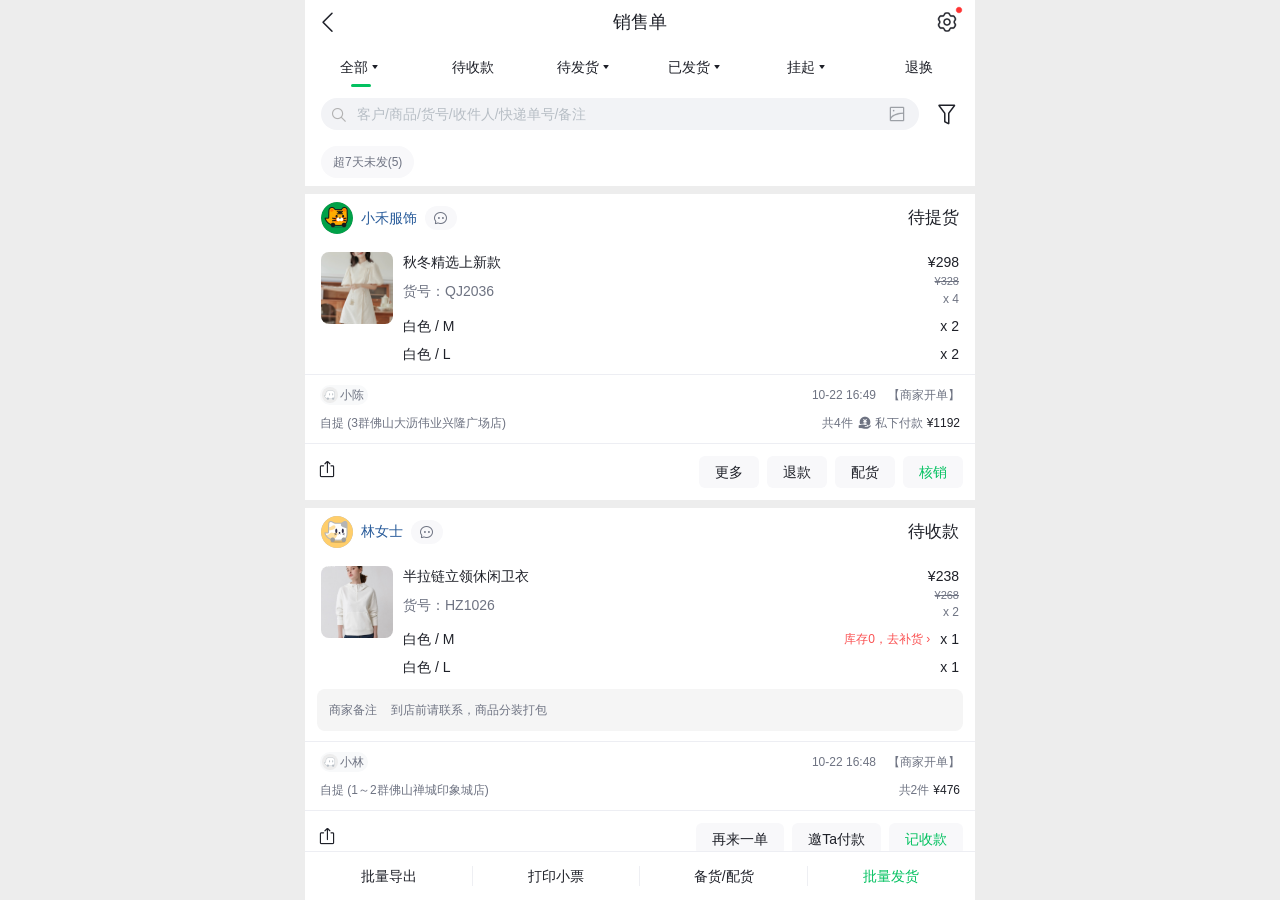
==== commit e0968414: "Update sales order list preview with reviewed pickup and payment layouts" ====
--- a/pages/sales-order-list-a.html
+++ b/pages/sales-order-list-a.html
@@ -10,7 +10,7 @@
   <link rel="stylesheet" href="../assets/font/weui.css">
   <link rel="stylesheet" href="../assets/font/tdui.css">
   <link rel="stylesheet" href="../assets/font/wego-iconfont.css">
-  <link rel="stylesheet" href="../source/scene.css?rev=pickup-actions-20261023">
+  <link rel="stylesheet" href="../source/scene.css?rev=pickup-priority-20261023">
 </head>
 <body data-pickup-variant="a">
   <div class="layout-page" data-component="layout-page" id="list-page" data-prototype="本地样例订单，不连接真实服务">
@@ -64,6 +64,6 @@
   <div id="menu-root" class="menu-layer" hidden data-source-component="Menu"></div>
   <div id="search-types" class="search-type-layer" hidden data-source-component="SearchFilter.typeList"></div>
   <div id="toast" class="source-toast" role="status" hidden></div>
-  <script src="../source/scene.js?rev=pickup-actions-20261023"></script>
+  <script src="../source/scene.js?rev=pickup-priority-20261023"></script>
 </body>
 </html>
--- a/source/scene.css
+++ b/source/scene.css
@@ -31,14 +31,14 @@
 #dialog-root .weui_btn_dialog.default{color:var(--text_100)}
 #dialog-root .weui_btn_dialog.primary{color:var(--text_link_100)}
 
-/* A/B提货点：相同辅助字号与文字色，只改变名称位置。 */
+/* A/B提货点：辅助字号与文字色一致，灰底沿用开单员样式。 */
 .amount-bottom--pickup{align-items:flex-start}
-.amount-bottom--pickup .amount-delivery{display:flex;flex:1;min-width:0;gap:6px;align-items:flex-start}
+.amount-bottom--pickup .amount-delivery{display:block;flex:1;min-width:0}
 .pickup-method,.pickup-label{flex:none;white-space:nowrap}
 .pickup-name{min-width:0;overflow-wrap:anywhere;word-break:break-all;white-space:normal;text-overflow:clip}
-.amount-bottom--pickup .pickup-name{flex:1}
+.amount-bottom--pickup .pickup-name{display:inline}
 .amount-bottom--pickup .amount-summary{flex:none;max-width:62%;align-self:flex-start}
-.pickup-line{display:flex;align-items:flex-start;gap:0;margin-top:8px;font-size:12px;line-height:20px;color:var(--text_80)}
+.pickup-line{display:flex;width:fit-content;max-width:100%;align-items:flex-start;gap:0;margin-top:8px;font-size:12px;line-height:20px;color:var(--text_80)}
 .pickup-line .pickup-name{flex:1}
 
 /* 发货方式移动到第二行后，保持辅助文字色。 */
@@ -49,3 +49,33 @@
 
 /* 待提货平铺按确认顺序固定四个文字入口；核销复用发货highlight。 */
 .order-actions--pickup .order-buttons{gap:8px}.order-actions--pickup .order-button{margin-left:0}
+
+/* 提货点灰底与staff-badge一致；仅包裹提货点内容，不影响折叠列表。 */
+.pickup-badge{background:#f8f9fa;border-radius:100px;padding:0 8px}
+
+/* preprod OrderMainAmount / PaymentType layout1；文字色保持已确认的体系token。 */
+.amount-summary--source{display:flex;align-items:center;justify-content:flex-end;flex-wrap:wrap;margin-left:4px}
+.amount-summary--source>span,.amount-summary--source>strong,.amount-summary--source>small{white-space:nowrap}
+.summary-payment{display:inline-flex;align-items:center;margin-left:4px;font-size:12px;line-height:16px;color:var(--text_80)}
+.summary-payment .wego-iconfont-s{display:inline-block;font-size:16px;width:16px;height:16px;line-height:16px;color:var(--text_80)}
+.summary-payment[data-pay-type="wechat"] .wego-iconfont-s{color:var(--green_1_100)}
+.summary-payment>span{margin-left:2px}.summary-postage{margin-left:4px}
+
+/* 挂起/退款子单：左列付款，右列类型、件数、金额；保留已确认配送/提货点字段。 */
+.summary-kind{margin-right:4px}.amount-child-left{display:flex;flex-direction:column;align-items:flex-start;gap:4px;flex:1;min-width:0}
+.amount-child-left>.amount-delivery{width:100%;min-width:0}.amount-child-left .summary-payment{margin-left:0}
+/* 折叠保持金额→件数→付款，PaymentType placement=left，简单支付仍显示文字+图标。 */
+.compact-payment{margin-top:2px;height:16px}.compact-payment .summary-payment{margin-left:0}
+.compact-payment .summary-payment>span{margin-left:0;margin-right:2px}.compact-refund-method{margin-top:2px;font-size:12px;line-height:17px;color:var(--text_80)}
+
+/* P56/P57：子单元信息与客户IM入口，保留主单已确认布局。 */
+.order-amount--child .amount-top>.summary-payment{margin-left:0}
+.customer-contact{display:flex;align-items:center;justify-content:center;flex:none;width:32px;height:24px;margin-left:8px;border-radius:100px;background:rgba(32,47,100,.03);color:var(--text_80)}
+.customer-contact .wego-iconfont-s{font-size:16px;line-height:16px}
+.customer-contact:active{opacity:.8}
+.customer-name-row .customer-name{min-width:0}
+
+/* P58：源PaymentType的wechatBalance，两种图标分别着色，加号两侧1px。 */
+.summary-payment .icon-qian-mian{color:var(--gold_100)}
+.summary-payment .icon-weixinzhifu1{color:var(--green_1_100)}
+.summary-payment>.payment-plus,.compact-payment .summary-payment>.payment-plus{margin:0 1px}
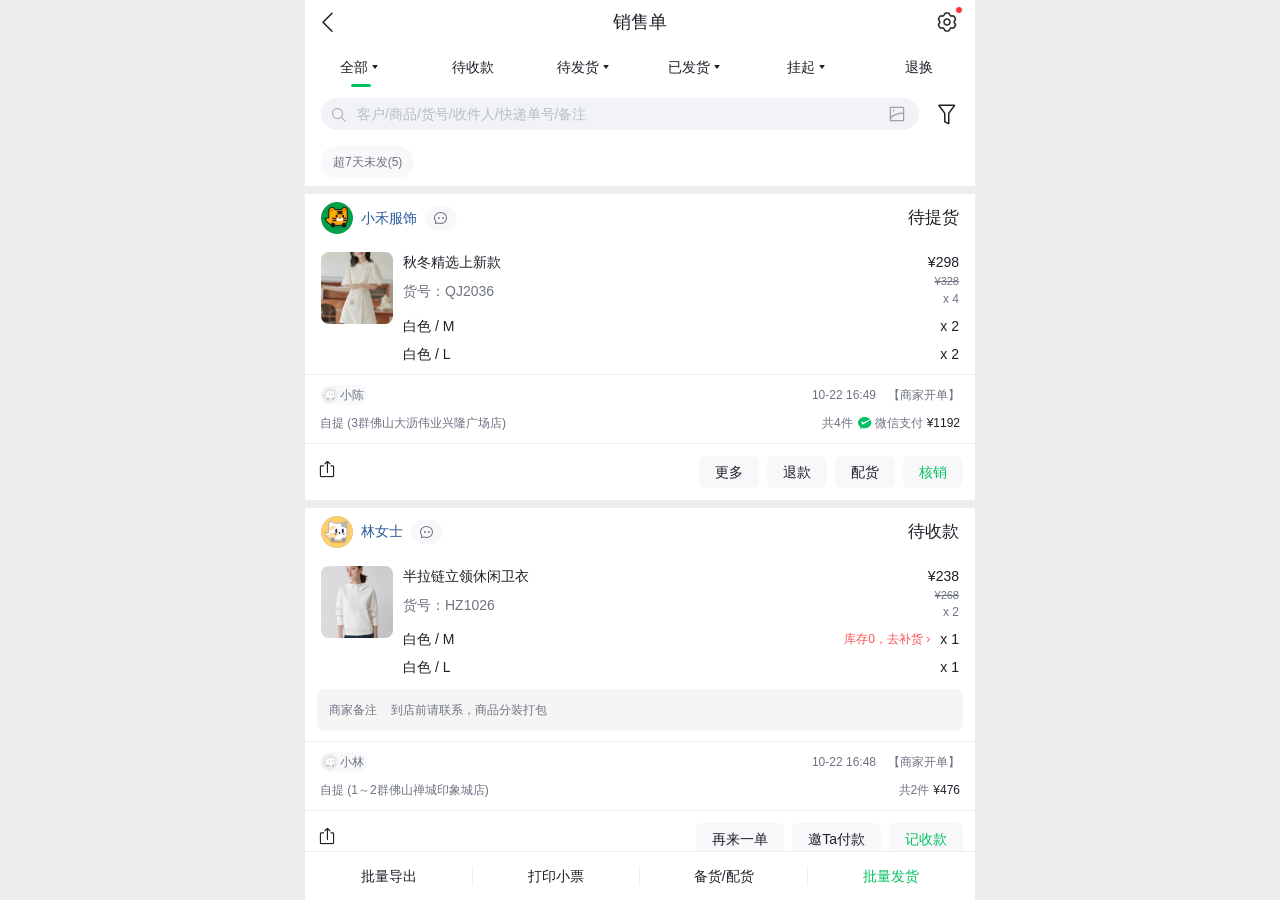
==== commit 05db6853: "Publish reviewed pickup variants and single-line payment summaries" ====
--- a/pages/sales-order-list-a.html
+++ b/pages/sales-order-list-a.html
@@ -10,7 +10,7 @@
   <link rel="stylesheet" href="../assets/font/weui.css">
   <link rel="stylesheet" href="../assets/font/tdui.css">
   <link rel="stylesheet" href="../assets/font/wego-iconfont.css">
-  <link rel="stylesheet" href="../source/scene.css?rev=pickup-priority-20261023">
+  <link rel="stylesheet" href="../source/scene.css?rev=pickup-natural-wrap-20261023">
 </head>
 <body data-pickup-variant="a">
   <div class="layout-page" data-component="layout-page" id="list-page" data-prototype="本地样例订单，不连接真实服务">
@@ -64,6 +64,6 @@
   <div id="menu-root" class="menu-layer" hidden data-source-component="Menu"></div>
   <div id="search-types" class="search-type-layer" hidden data-source-component="SearchFilter.typeList"></div>
   <div id="toast" class="source-toast" role="status" hidden></div>
-  <script src="../source/scene.js?rev=pickup-priority-20261023"></script>
+  <script src="../source/scene.js?rev=pickup-natural-wrap-20261023"></script>
 </body>
 </html>
--- a/source/scene.css
+++ b/source/scene.css
@@ -32,12 +32,12 @@
 #dialog-root .weui_btn_dialog.primary{color:var(--text_link_100)}
 
 /* A/B提货点：辅助字号与文字色一致，灰底沿用开单员样式。 */
-.amount-bottom--pickup{align-items:flex-start}
-.amount-bottom--pickup .amount-delivery{display:block;flex:1;min-width:0}
+.amount-bottom--pickup{display:flow-root}
+.amount-bottom--pickup .amount-delivery{display:inline}
 .pickup-method,.pickup-label{flex:none;white-space:nowrap}
 .pickup-name{min-width:0;overflow-wrap:anywhere;word-break:break-all;white-space:normal;text-overflow:clip}
-.amount-bottom--pickup .pickup-name{display:inline}
-.amount-bottom--pickup .amount-summary{flex:none;max-width:62%;align-self:flex-start}
+.amount-bottom--pickup .pickup-name{display:inline-block;width:max-content;max-width:100%;vertical-align:top}
+.amount-bottom--pickup .amount-summary{float:right;max-width:none;margin-left:12px}
 .pickup-line{display:flex;width:fit-content;max-width:100%;align-items:flex-start;gap:0;margin-top:8px;font-size:12px;line-height:20px;color:var(--text_80)}
 .pickup-line .pickup-name{flex:1}
 
@@ -54,7 +54,7 @@
 .pickup-badge{background:#f8f9fa;border-radius:100px;padding:0 8px}
 
 /* preprod OrderMainAmount / PaymentType layout1；文字色保持已确认的体系token。 */
-.amount-summary--source{display:flex;align-items:center;justify-content:flex-end;flex-wrap:wrap;margin-left:4px}
+.amount-summary--source{display:flex;flex:none;align-items:center;justify-content:flex-end;flex-wrap:nowrap;white-space:nowrap;margin-left:4px}
 .amount-summary--source>span,.amount-summary--source>strong,.amount-summary--source>small{white-space:nowrap}
 .summary-payment{display:inline-flex;align-items:center;margin-left:4px;font-size:12px;line-height:16px;color:var(--text_80)}
 .summary-payment .wego-iconfont-s{display:inline-block;font-size:16px;width:16px;height:16px;line-height:16px;color:var(--text_80)}
@@ -79,3 +79,9 @@
 .summary-payment .icon-qian-mian{color:var(--gold_100)}
 .summary-payment .icon-weixinzhifu1{color:var(--green_1_100)}
 .summary-payment>.payment-plus,.compact-payment .summary-payment>.payment-plus{margin:0 1px}
+
+/* P65：C中自提固定与金额同行，右侧名称在左列文本流内自然换行。 */
+body[data-pickup-variant="c"] .amount-bottom--pickup{display:flex;align-items:flex-start;flex-direction:row;flex-wrap:nowrap}
+body[data-pickup-variant="c"] .amount-bottom--pickup .amount-delivery{display:block;flex:1;min-width:0;width:auto;max-width:none}
+body[data-pickup-variant="c"] .amount-bottom--pickup .pickup-name{display:inline;width:auto;max-width:none;vertical-align:baseline}
+body[data-pickup-variant="c"] .amount-bottom--pickup .amount-summary{float:none;order:0;flex:none;max-width:none;align-self:flex-start;margin-left:4px}
